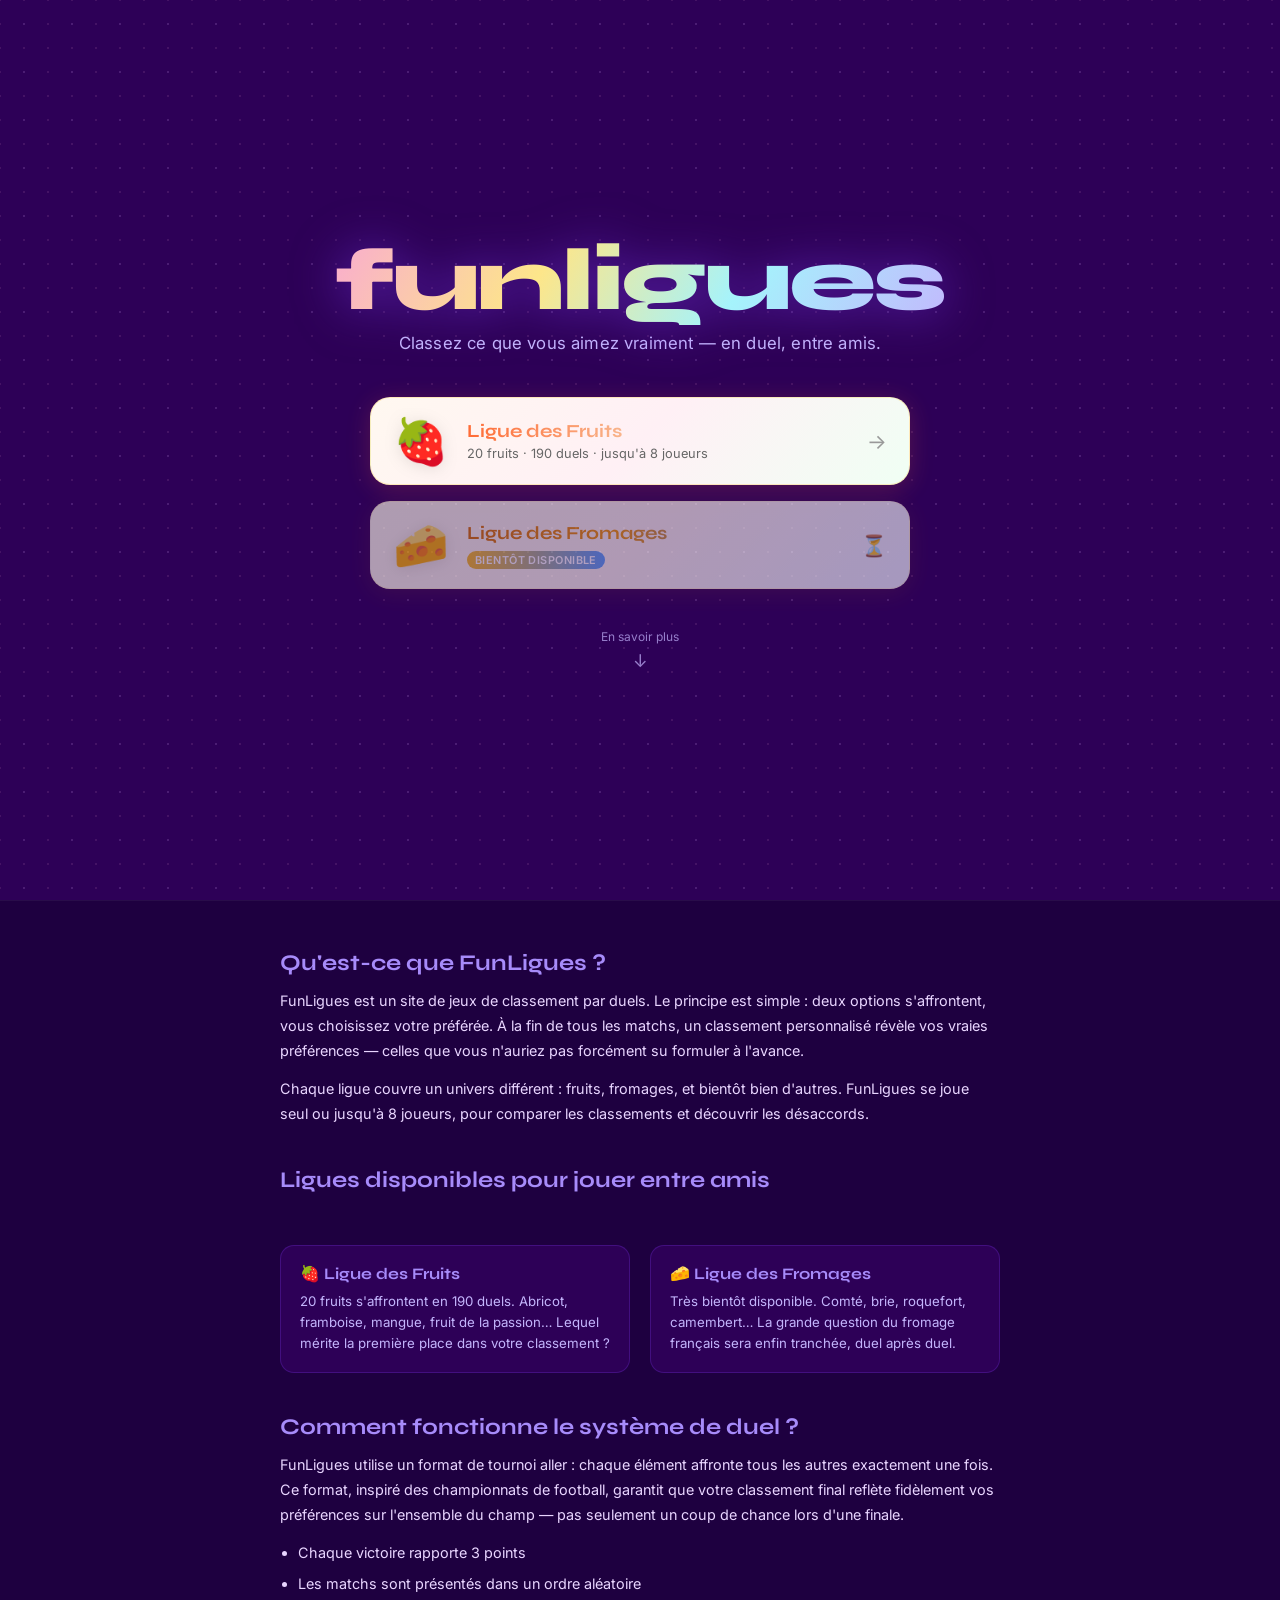
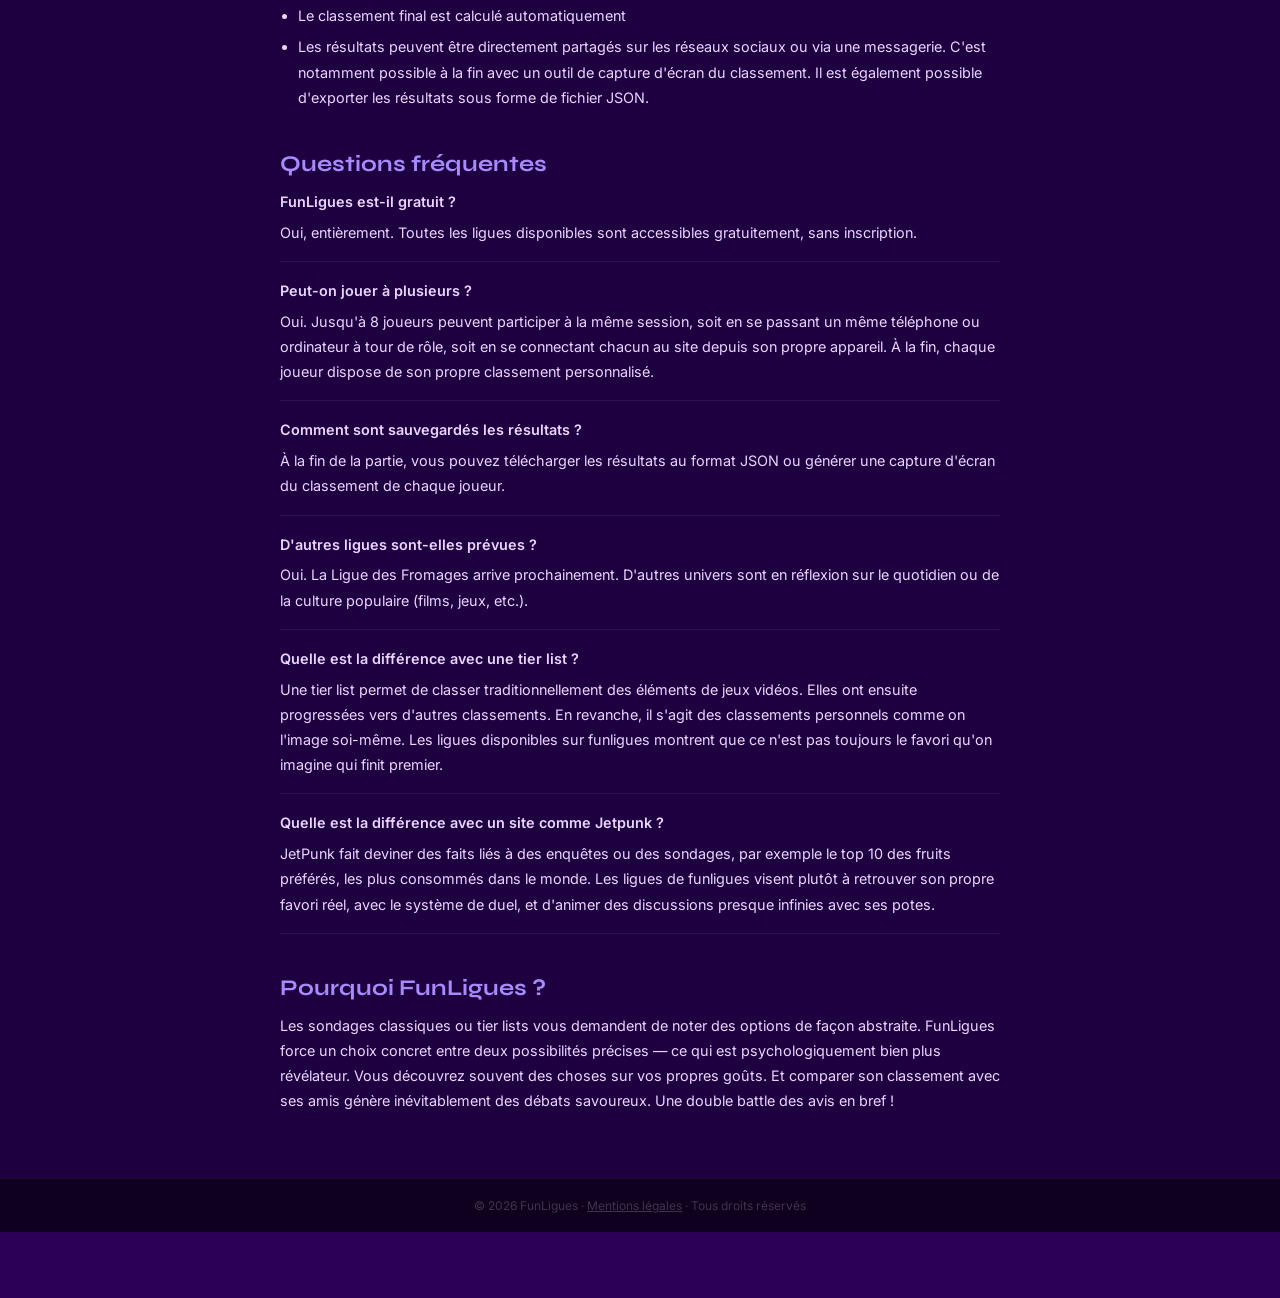
==== index.html @ c597df95 "Update index.html" ====
<!DOCTYPE html>
<html lang="fr">
<head>
<!-- Google tag (gtag.js) -->
<script async src="https://www.googletagmanager.com/gtag/js?id=G-1TK5W269V3"></script>
<script>
  window.dataLayer = window.dataLayer || [];
  function gtag(){dataLayer.push(arguments);}
  gtag('js', new Date());

  gtag('config', 'G-1TK5W269V3');
</script>
<meta charset="UTF-8">
<meta name="viewport" content="width=device-width, initial-scale=1.0">
<title>FunLigues – Classez ce que vous aimez vraiment</title>
<link rel="icon" href="data:image/svg+xml,<svg xmlns='http://www.w3.org/2000/svg' viewBox='0 0 100 100'><text y='.9em' font-size='90'>👑</text></svg>">
<meta name="description" content="FunLigues : des jeux de classement par duel pour découvrir vos vrais préférés. Ligue des Fruits, Ligue des Fromages et bien d'autres bientôt. Jouez à plusieurs, comparez vos goûts.">
<meta name="keywords" content="ligue des fruits, ligue des fromages, classement fruits, jeu de goûts, jeu entre amis, funligues, tournoi fruits, préférences alimentaires">
<meta property="og:title" content="FunLigues – Classez ce que vous aimez vraiment">
<meta property="og:description" content="Des jeux de classement par duel. Découvrez vos vrais préférés, fruit par fruit, fromage par fromage.">
<meta property="og:type" content="website">
<meta property="og:url" content="https://funligues.com">
<meta name="msvalidate.01" content="2895082ABDDAF3132B170F9DD9932880" />
<meta name="robots" content="index, follow">
<link rel="canonical" href="https://funligues.com">
<link rel="stylesheet" href="index/index.css">
<script type="application/ld+json">
{
  "@context": "https://schema.org",
  "@type": "WebSite",
  "name": "FunLigues",
  "url": "https://funligues.com",
  "description": "Jeux de classement par duel. Découvrez vos vrais préférés, fruit par fruit.",
  "potentialAction": {
    "@type": "SearchAction",
    "target": "https://funligues.com/?q={search_term_string}",
    "query-input": "required name=search_term_string"
  }
}
</script>
<script type="application/ld+json">
{
  "@context": "https://schema.org",
  "@type": "FAQPage",
  "mainEntity": [
    {
      "@type": "Question",
      "name": "FunLigues est-il gratuit ?",
      "acceptedAnswer": {
        "@type": "Answer",
        "text": "Oui, entièrement gratuit, sans inscription."
      }
    },
    {
      "@type": "Question",
      "name": "Peut-on jouer à plusieurs ?",
      "acceptedAnswer": {
        "@type": "Answer",
        "text": "Oui, jusqu'à 8 joueurs, en se passant un téléphone ou en se connectant chacun au site."
      }
    },
    {
      "@type": "Question",
      "name": "Pourquoi FunLigues ?",
      "acceptedAnswer": {
        "@type": "Answer",
        "text": "Les sondages classiques ou tier lists vous demandent de noter des options de façon abstraite. FunLigues force un choix concret entre deux possibilités précises — ce qui est psychologiquement bien plus révélateur. Vous découvrez souvent des choses sur vos propres goûts. Et comparer son classement avec ses amis génère inévitablement des débats savoureux. Une double battle des avis en bref !"
      }
    }
  ]
}
</script>
<script async src="https://pagead2.googlesyndication.com/pagead/js/adsbygoogle.js?client=ca-pub-5563397793004019" crossorigin="anonymous"></script>
</head>
<body>

<!-- ═══ HERO ═══ -->
<section class="hero" aria-label="Accueil FunLigues">
  <div class="hero-inner">

    <h1 class="logo-label">funligues</h1>
    <p class="hero-tagline">Classez ce que vous aimez vraiment — en duel, entre amis.</p>

    <nav class="leagues" aria-label="Ligues disponibles">

      <!-- Ligue des Fruits -->
      <a class="league-card league-fruits" href="fruits.html" aria-label="Jouer à la Ligue des Fruits">
        <div class="league-icon" aria-hidden="true">🍓</div>
        <div class="league-info">
          <div class="league-name">Ligue des Fruits</div>
          <div class="league-desc">20 fruits · 190 duels · jusqu'à 8 joueurs</div>
        </div>
        <div class="league-arrow" aria-hidden="true">→</div>
      </a>

      <!-- Ligue des Fromages (bientôt) -->
      <div class="league-card league-fromages" aria-disabled="true" role="button" tabindex="-1" aria-label="Ligue des Fromages, bientôt disponible">
        <div class="league-icon" aria-hidden="true">🧀</div>
        <div class="league-info">
          <div class="league-name">Ligue des Fromages</div>
          <span class="badge-soon">Bientôt disponible</span>
        </div>
        <div class="league-arrow" aria-hidden="true" style="color:#ccc">⏳</div>
      </div>

    </nav>

    <div class="scroll-hint" aria-hidden="true">
      <span>En savoir plus</span>
      <span style="font-size:1.1rem">↓</span>
    </div>

  </div>
</section>

<!-- ═══ SEO & LLM CONTENT ═══ -->
<section class="seo" aria-label="À propos de FunLigues">
  <div class="seo-inner">

    <div>
      <h2>Qu'est-ce que FunLigues ?</h2>
      <p>FunLigues est un site de jeux de classement par duels. Le principe est simple : deux options s'affrontent, vous choisissez votre préférée. À la fin de tous les matchs, un classement personnalisé révèle vos vraies préférences — celles que vous n'auriez pas forcément su formuler à l'avance.</p>
      <p style="margin-top:0.75rem">Chaque ligue couvre un univers différent : fruits, fromages, et bientôt bien d'autres. FunLigues se joue seul ou jusqu'à 8 joueurs, pour comparer les classements et découvrir les désaccords.</p>
    </div>

    <h2>Ligues disponibles pour jouer entre amis</h2>
    <div class="seo-grid">
      <div class="seo-card">
        <h3>🍓 Ligue des Fruits</h3>
        <p>20 fruits s'affrontent en 190 duels. Abricot, framboise, mangue, fruit de la passion… Lequel mérite la première place dans votre classement ?</p>
      </div>
      <div class="seo-card">
        <h3>🧀 Ligue des Fromages</h3>
        <p>Très bientôt disponible. Comté, brie, roquefort, camembert… La grande question du fromage français sera enfin tranchée, duel après duel.</p>
      </div>
    </div>

    <div>
      <h2>Comment fonctionne le système de duel ?</h2>
      <p>FunLigues utilise un format de tournoi aller : chaque élément affronte tous les autres exactement une fois. Ce format, inspiré des championnats de football, garantit que votre classement final reflète fidèlement vos préférences sur l'ensemble du champ — pas seulement un coup de chance lors d'une finale.</p>
      <ul style="margin-top:0.75rem">
        <li>Chaque victoire rapporte 3 points</li>
        <li>Les matchs sont présentés dans un ordre aléatoire</li>
        <li>Le classement final est calculé automatiquement</li>
        <li>Les résultats peuvent être directement partagés sur les réseaux sociaux ou via une messagerie. C'est notamment possible à la fin avec un outil de capture d'écran du classement. Il est également possible d'exporter les résultats sous forme de fichier JSON.</li>
      </ul>
    </div>

    <div>
      <h2>Questions fréquentes</h2>
      <div class="faq">
        <div class="faq-item">
          <p class="faq-q">FunLigues est-il gratuit ?</p>
          <p class="faq-a">Oui, entièrement. Toutes les ligues disponibles sont accessibles gratuitement, sans inscription.</p>
        </div>
        <div class="faq-item">
          <p class="faq-q">Peut-on jouer à plusieurs ?</p>
          <p class="faq-a">Oui. Jusqu'à 8 joueurs peuvent participer à la même session, soit en se passant un même téléphone ou ordinateur à tour de rôle, soit en se connectant chacun au site depuis son propre appareil. À la fin, chaque joueur dispose de son propre classement personnalisé.</p>
        </div>
        <div class="faq-item">
          <p class="faq-q">Comment sont sauvegardés les résultats ?</p>
          <p class="faq-a">À la fin de la partie, vous pouvez télécharger les résultats au format JSON ou générer une capture d'écran du classement de chaque joueur.</p>
        </div>
        <div class="faq-item">
          <p class="faq-q">D'autres ligues sont-elles prévues ?</p>
          <p class="faq-a">Oui. La Ligue des Fromages arrive prochainement. D'autres univers sont en réflexion sur le quotidien ou de la culture populaire (films, jeux, etc.).</p>
        </div>
        <div class="faq-item">
          <p class="faq-q">Quelle est la différence avec une tier list ?</p>
          <p class="faq-a">Une tier list permet de classer traditionnellement des éléments de jeux vidéos. Elles ont ensuite progressées vers d'autres classements. En revanche, il s'agit des classements personnels comme on l'image soi-même. Les ligues disponibles sur funligues montrent que ce n'est pas toujours le favori qu'on imagine qui finit premier.</p>
        </div>
        <div class="faq-item">
          <p class="faq-q">Quelle est la différence avec un site comme Jetpunk ?</p>
          <p class="faq-a">JetPunk fait deviner des faits liés à des enquêtes ou des sondages, par exemple le top 10 des fruits préférés, les plus consommés dans le monde. Les ligues de funligues visent plutôt à retrouver son propre favori réel, avec le système de duel, et d'animer des discussions presque infinies avec ses potes.</p>
        </div>
      </div>
    </div>

    <div>
      <h2>Pourquoi FunLigues ?</h2>
      <p>Les sondages classiques ou tier lists vous demandent de noter des options de façon abstraite. FunLigues force un choix concret entre deux possibilités précises — ce qui est psychologiquement bien plus révélateur. Vous découvrez souvent des choses sur vos propres goûts. Et comparer son classement avec ses amis génère inévitablement des débats savoureux. Une double battle des avis en bref !</p>
    </div>

  </div>
</section>

<!-- ═══ FOOTER ═══ -->
<footer class="footer">
  <p>© 2026 FunLigues · <a href="mentions-legales.html" style="color:inherit;text-decoration:underline">Mentions légales</a> · Tous droits réservés</p>
</footer>

</body>
</html>
---- index/index.css ----
@import url('https://fonts.googleapis.com/css2?family=Syne:wght@700;800&family=Inter:wght@400;500;600&display=swap');

  *, *::before, *::after { box-sizing: border-box; margin: 0; padding: 0; }

  :root {
    --violet-deep:   #2d0057;
    --violet-mid:    #5b21b6;
    --violet-bright: #7c3aed;
    --violet-light:  #a78bfa;
    --white:         #ffffff;
    --off-white:     #f5f0ff;
    --text-body:     #e9d5ff;
    --text-muted:    #c4b5fd;
  }

  html { scroll-behavior: smooth; }

  body {
    font-family: 'Inter', system-ui, sans-serif;
    background: var(--violet-deep);
    color: var(--white);
    min-height: 100vh;
    overflow-x: hidden;
  }

  /* ── HERO ── */
  .hero {
    min-height: 100svh;
    display: flex;
    flex-direction: column;
    align-items: center;
    justify-content: center;
    padding: 2rem 1.2rem 1.5rem;
    background:
      radial-gradient(ellipse 80% 60% at 50% 0%, #7c3aed44 0%, transparent 70%),
      radial-gradient(ellipse 60% 40% at 80% 80%, #db2777 22 0%, transparent 60%),
      linear-gradient(160deg, #2d0057 0%, #3b0764 40%, #1e003d 100%);
    position: relative;
    overflow: hidden;
  }

  /* Confettis décoratifs */
  .hero::before {
    content: '';
    position: absolute;
    inset: 0;
    background-image:
      radial-gradient(circle, #a78bfa55 1.5px, transparent 1.5px),
      radial-gradient(circle, #f9a8d455 1px, transparent 1px);
    background-size: 48px 48px, 24px 24px;
    background-position: 0 0, 12px 12px;
    opacity: 0.35;
    pointer-events: none;
  }

  .hero-inner {
    position: relative;
    z-index: 1;
    display: flex;
    flex-direction: column;
    align-items: center;
    gap: 0;
    width: 100%;
    max-width: 540px;
  }

  /* ── LOGO / TITRE ── */
  .logo-label {
    font-family: 'Syne', sans-serif;
    font-size: clamp(3rem, 14vw, 5.5rem);
    font-weight: 800;
    line-height: 1;
    letter-spacing: -0.03em;
    background: linear-gradient(120deg, #f9a8d4 0%, #fde68a 35%, #a5f3fc 65%, #c4b5fd 100%);
    -webkit-background-clip: text;
    -webkit-text-fill-color: transparent;
    background-clip: text;
    text-align: center;
    margin-bottom: 0.5rem;
    padding: 0 1rem;
    filter: drop-shadow(0 2px 24px #7c3aed88);
  }

  .hero-tagline {
    font-size: clamp(0.85rem, 3.5vw, 1.05rem);
    color: var(--text-muted);
    text-align: center;
    margin-bottom: 2.8rem;
    letter-spacing: 0.01em;
  }

  /* ── LEAGUE CARDS ── */
  .leagues {
    display: flex;
    flex-direction: column;
    gap: 1rem;
    width: 100%;
  }

  .league-card {
    display: flex;
    align-items: center;
    gap: 1.1rem;
    padding: 1.2rem 1.4rem;
    border-radius: 20px;
    border: 1.5px solid transparent;
    text-decoration: none;
    cursor: pointer;
    transition: transform 0.18s ease, box-shadow 0.18s ease, border-color 0.18s ease;
    position: relative;
    overflow: hidden;
    min-height: 88px;
  }

  .league-card::before {
    content: '';
    position: absolute;
    inset: 0;
    opacity: 0;
    transition: opacity 0.18s ease;
    border-radius: inherit;
  }

  /* Fruits */
  .league-fruits {
    background: linear-gradient(135deg, #fff8f0 0%, #fff0f5 50%, #f0fff4 100%);
    border-color: #fbbf2444;
    box-shadow: 0 4px 24px #ff6b3533;
  }
  .league-fruits:hover {
    transform: translateY(-3px) scale(1.01);
    box-shadow: 0 12px 36px #ff6b3555;
    border-color: #fb923c;
  }

  /* Fromages */
  .league-fromages {
    background: linear-gradient(135deg, #fefce8 0%, #fff7ed 50%, #eff6ff 100%);
    border-color: #fbbf2422;
    box-shadow: 0 4px 24px #f59e0b22;
    opacity: 0.62;
    cursor: default;
  }

  .league-icon {
    font-size: 2.8rem;
    line-height: 1;
    flex-shrink: 0;
    filter: drop-shadow(0 2px 8px rgba(0,0,0,0.1));
  }

  .league-info { flex: 1; min-width: 0; }

  .league-name {
    font-family: 'Syne', sans-serif;
    font-size: 1.15rem;
    font-weight: 700;
    line-height: 1.2;
    margin-bottom: 3px;
  }

  .league-fruits .league-name {
    background: linear-gradient(90deg, #ff6b35 0%, #f7c59f 50%, #2ecc71 100%);
    -webkit-background-clip: text;
    -webkit-text-fill-color: transparent;
    background-clip: text;
  }

  .league-fromages .league-name {
    background: linear-gradient(90deg, #d97706 0%, #f59e0b 40%, #3b82f6 100%);
    -webkit-background-clip: text;
    -webkit-text-fill-color: transparent;
    background-clip: text;
  }

  .league-desc {
    font-size: 0.8rem;
    color: #666;
    line-height: 1.4;
  }

  .league-arrow {
    font-size: 1.3rem;
    flex-shrink: 0;
    color: #999;
    transition: transform 0.18s ease;
  }
  .league-fruits:hover .league-arrow {
    transform: translateX(4px);
    color: #fb923c;
  }

  .badge-soon {
    display: inline-block;
    padding: 2px 8px;
    border-radius: 20px;
    background: linear-gradient(90deg, #fbbf24, #60a5fa);
    color: #fff;
    font-size: 0.68rem;
    font-weight: 600;
    letter-spacing: 0.04em;
    margin-top: 4px;
    text-transform: uppercase;
  }

  /* ── SCROLL HINT ── */
  .scroll-hint {
    position: relative;
    z-index: 1;
    margin-top: 2.5rem;
    display: flex;
    flex-direction: column;
    align-items: center;
    gap: 6px;
    color: var(--text-muted);
    font-size: 0.75rem;
    opacity: 0.7;
    animation: bobble 2.4s ease-in-out infinite;
  }
  @keyframes bobble {
    0%, 100% { transform: translateY(0); }
    50%       { transform: translateY(6px); }
  }

  /* Compensation pour que le contenu ne passe pas sous la barre fixe */
  body { padding-bottom: 66px; }
  .ad-label {
    font-size: 0.65rem;
    color: #ffffff40;
    text-transform: uppercase;
    letter-spacing: 0.08em;
    flex-shrink: 0;
  }
  .ad-slot {
    flex: 1;
    max-width: 728px;
    min-height: 50px;
    display: flex;
    align-items: center;
    justify-content: center;
    border: 1px dashed #ffffff1a;
    border-radius: 8px;
    color: #ffffff25;
    font-size: 0.75rem;
  }
  /* Placeholder visuel — à remplacer par le tag AdSense */
  /* <ins class="adsbygoogle" ...></ins> */

  /* ── SEO SECTION ── */
  .seo {
    background: #1e0040;
    padding: 3rem 1.2rem 4rem;
    border-top: 1px solid #ffffff0d;
  }

  .seo-inner {
    max-width: 720px;
    margin: 0 auto;
    display: grid;
    gap: 2.5rem;
  }

  .seo h2 {
    font-family: 'Syne', sans-serif;
    font-size: 1.4rem;
    font-weight: 700;
    color: var(--violet-light);
    margin-bottom: 0.75rem;
  }

  .seo p, .seo li {
    font-size: 0.9rem;
    color: var(--text-body);
    line-height: 1.75;
  }

  .seo ul {
    padding-left: 1.1rem;
    display: flex;
    flex-direction: column;
    gap: 0.4rem;
  }

  .seo-grid {
    display: grid;
    grid-template-columns: 1fr 1fr;
    gap: 1.2rem;
  }
  @media(max-width: 480px) {
    .seo-grid { grid-template-columns: 1fr; }
  }

  .seo-card {
    background: #2d0057;
    border: 1px solid #7c3aed44;
    border-radius: 14px;
    padding: 1.1rem 1.2rem;
  }
  .seo-card h3 {
    font-family: 'Syne', sans-serif;
    font-size: 1rem;
    font-weight: 700;
    color: var(--violet-light);
    margin-bottom: 0.5rem;
  }
  .seo-card p {
    font-size: 0.83rem;
    color: #c4b5fd;
    line-height: 1.6;
  }

  .faq { display: flex; flex-direction: column; gap: 1rem; }
  .faq-item { border-bottom: 1px solid #ffffff12; padding-bottom: 1rem; }
  .faq-q {
    font-weight: 600;
    color: var(--white);
    font-size: 0.9rem;
    margin-bottom: 0.35rem;
  }
  .faq-a {
    font-size: 0.85rem;
    color: var(--text-body);
    line-height: 1.6;
  }

  /* ── FOOTER ── */
  .footer {
    background: #0f0020;
    padding: 1.2rem;
    text-align: center;
    font-size: 0.75rem;
    color: #ffffff33;
    border-top: 1px solid #ffffff0d;
  }
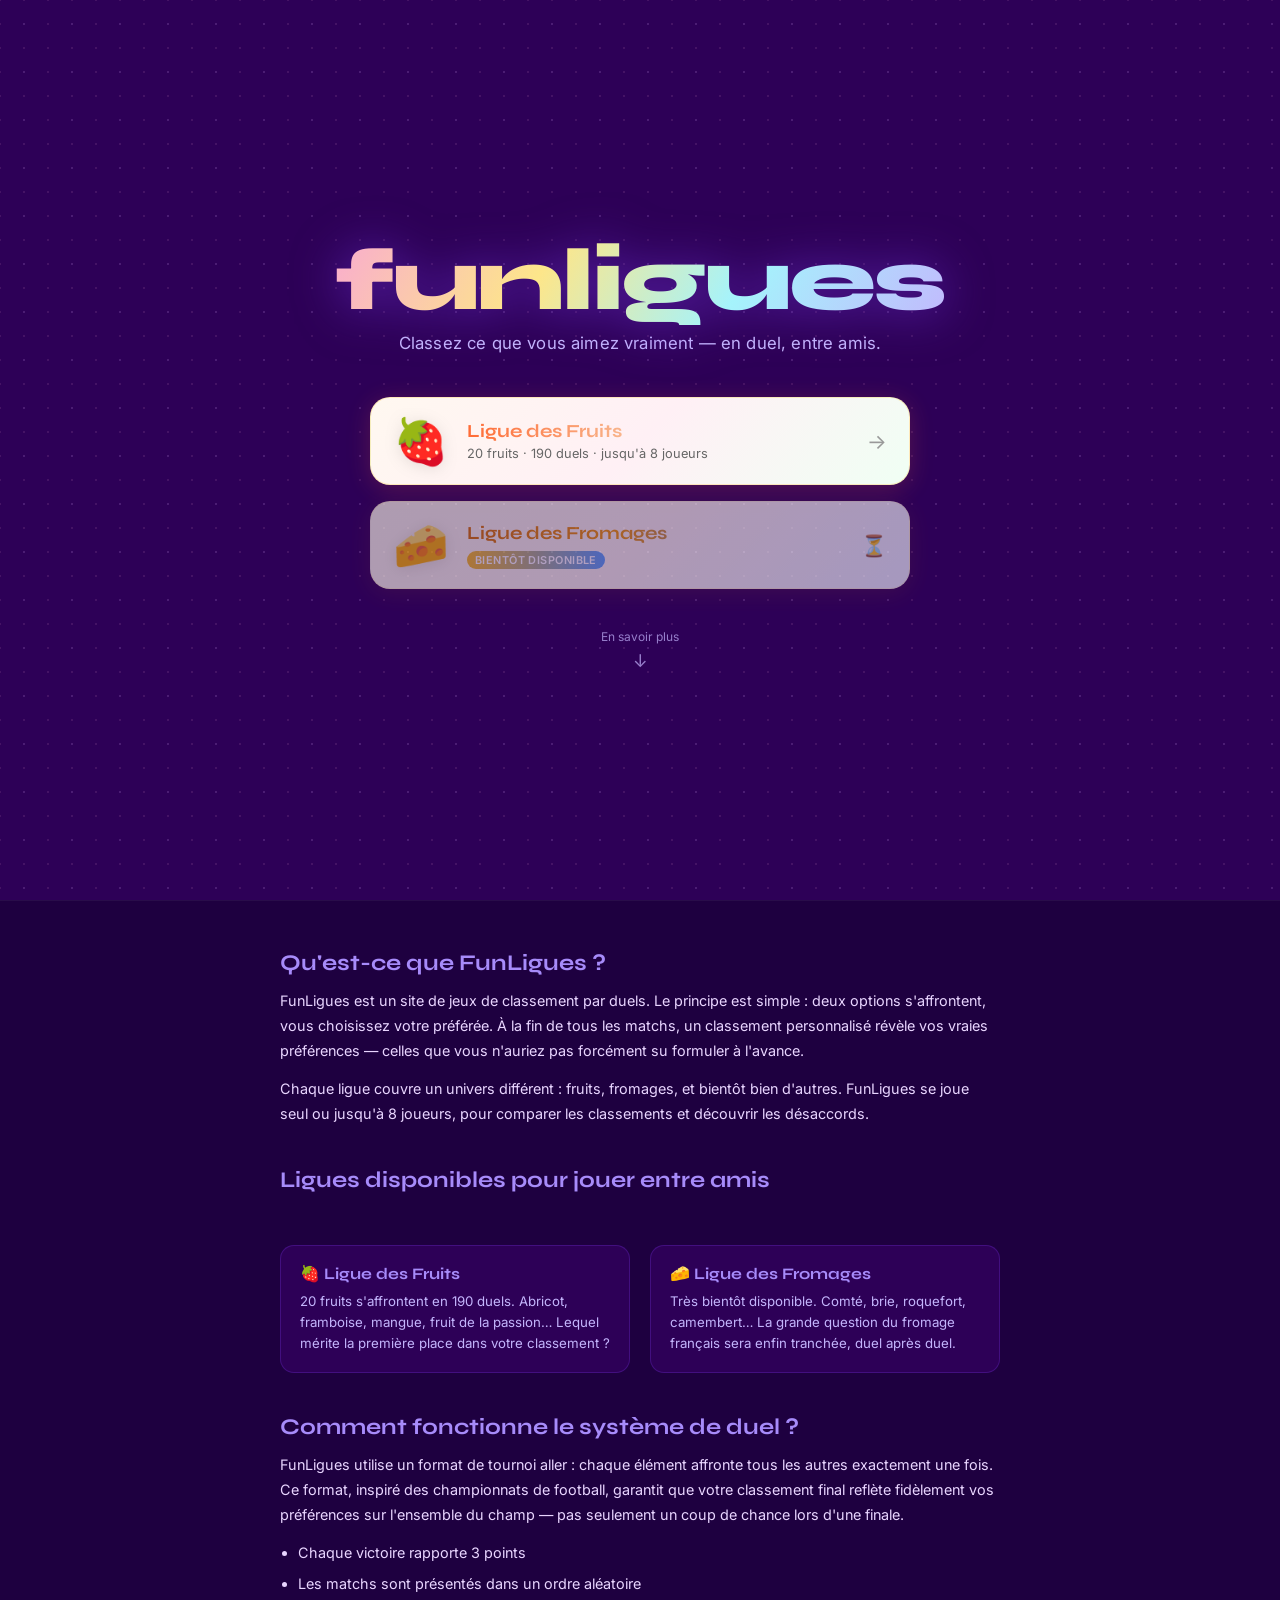
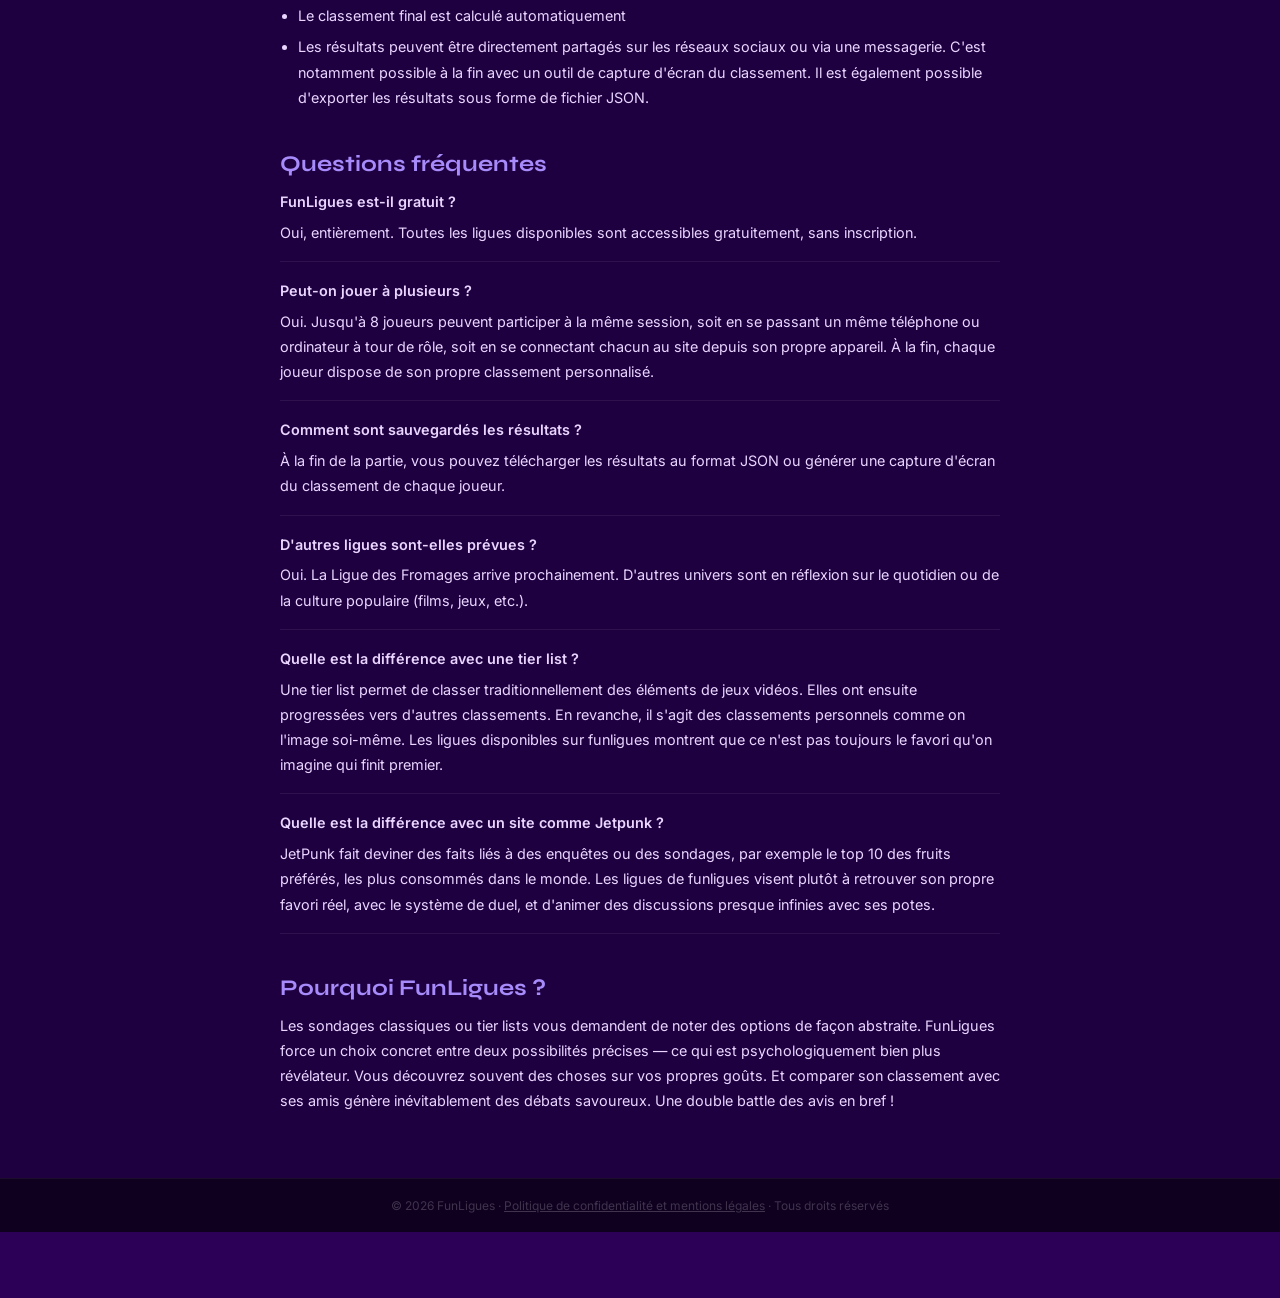
==== commit 671ac48b: "Update index.html" ====
--- a/index.html
+++ b/index.html
@@ -186,7 +186,7 @@
 
 <!-- ═══ FOOTER ═══ -->
 <footer class="footer">
-  <p>© 2026 FunLigues · <a href="mentions-legales.html" style="color:inherit;text-decoration:underline">Mentions légales</a> · Tous droits réservés</p>
+  <p>© 2026 FunLigues · <a href="privacy-policy.html" style="color:inherit;text-decoration:underline">Politique de confidentialité et mentions légales</a> · Tous droits réservés</p>
 </footer>
 
 </body>
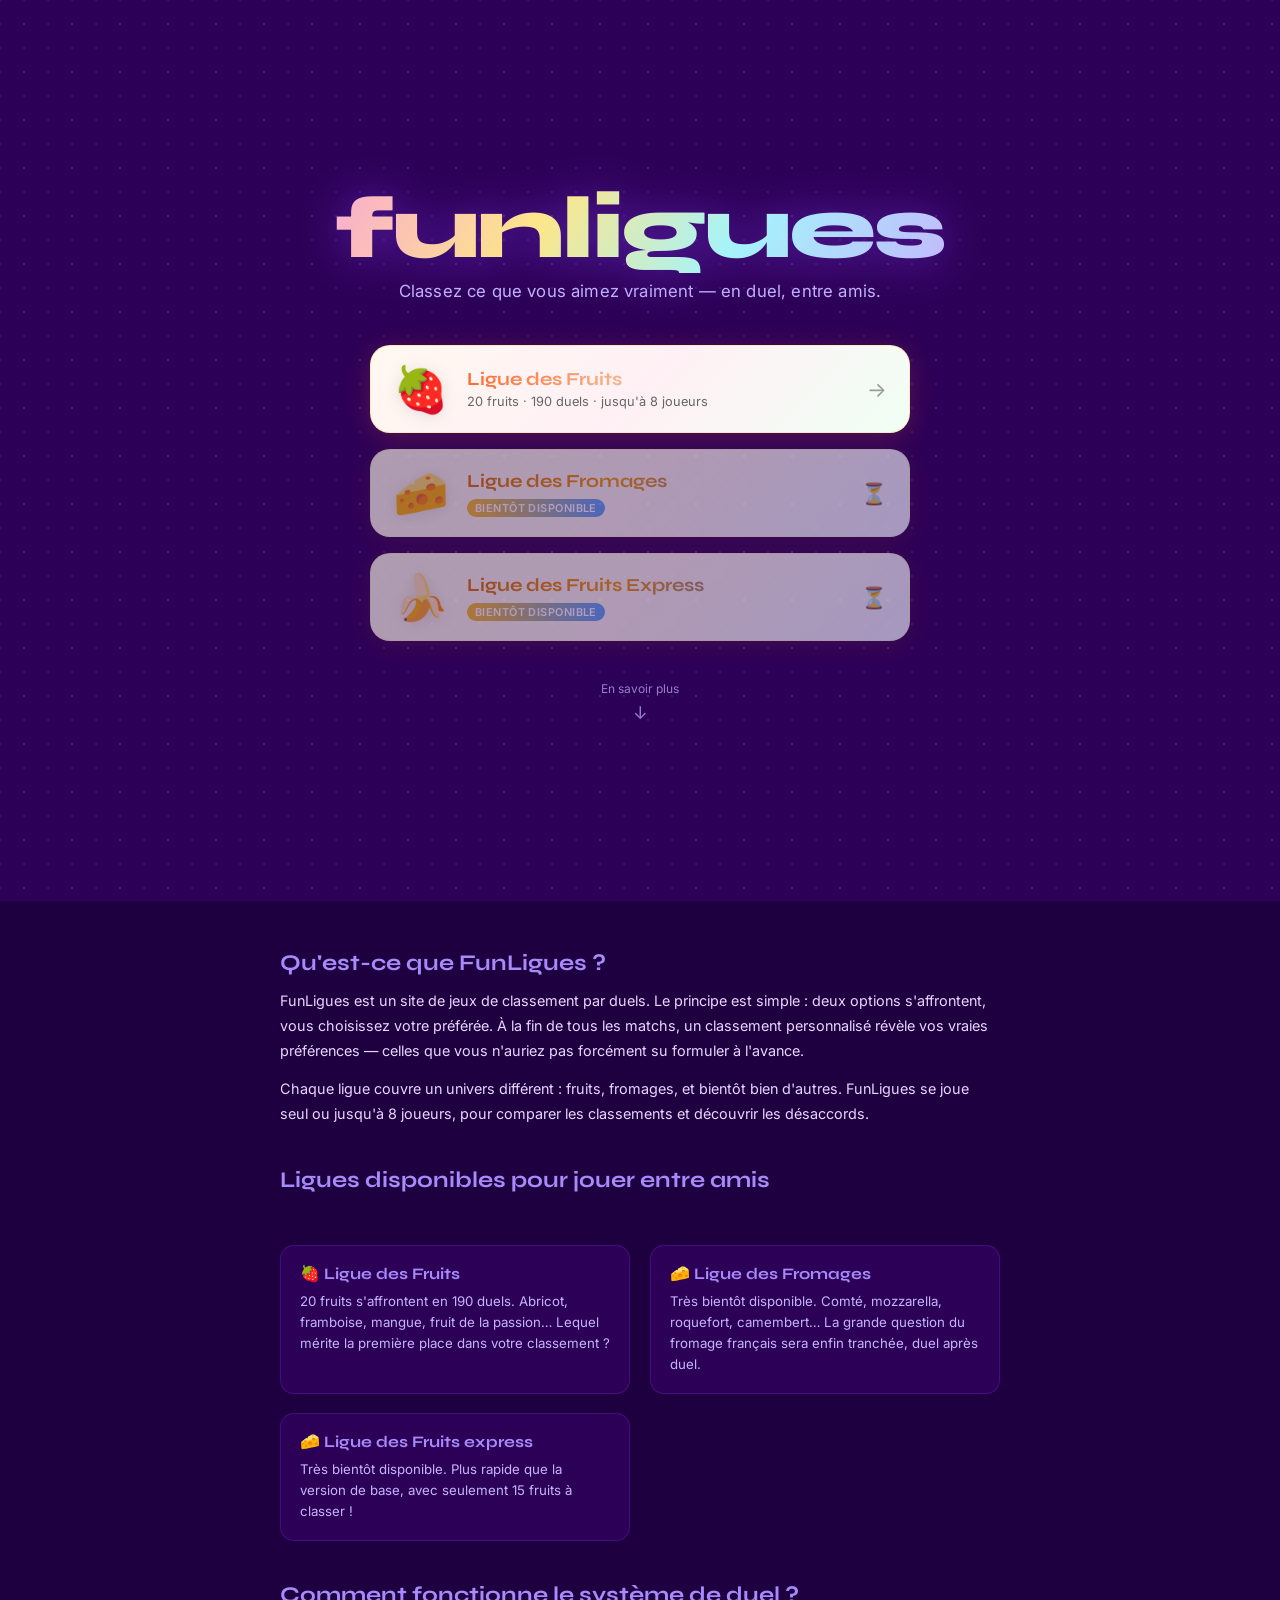
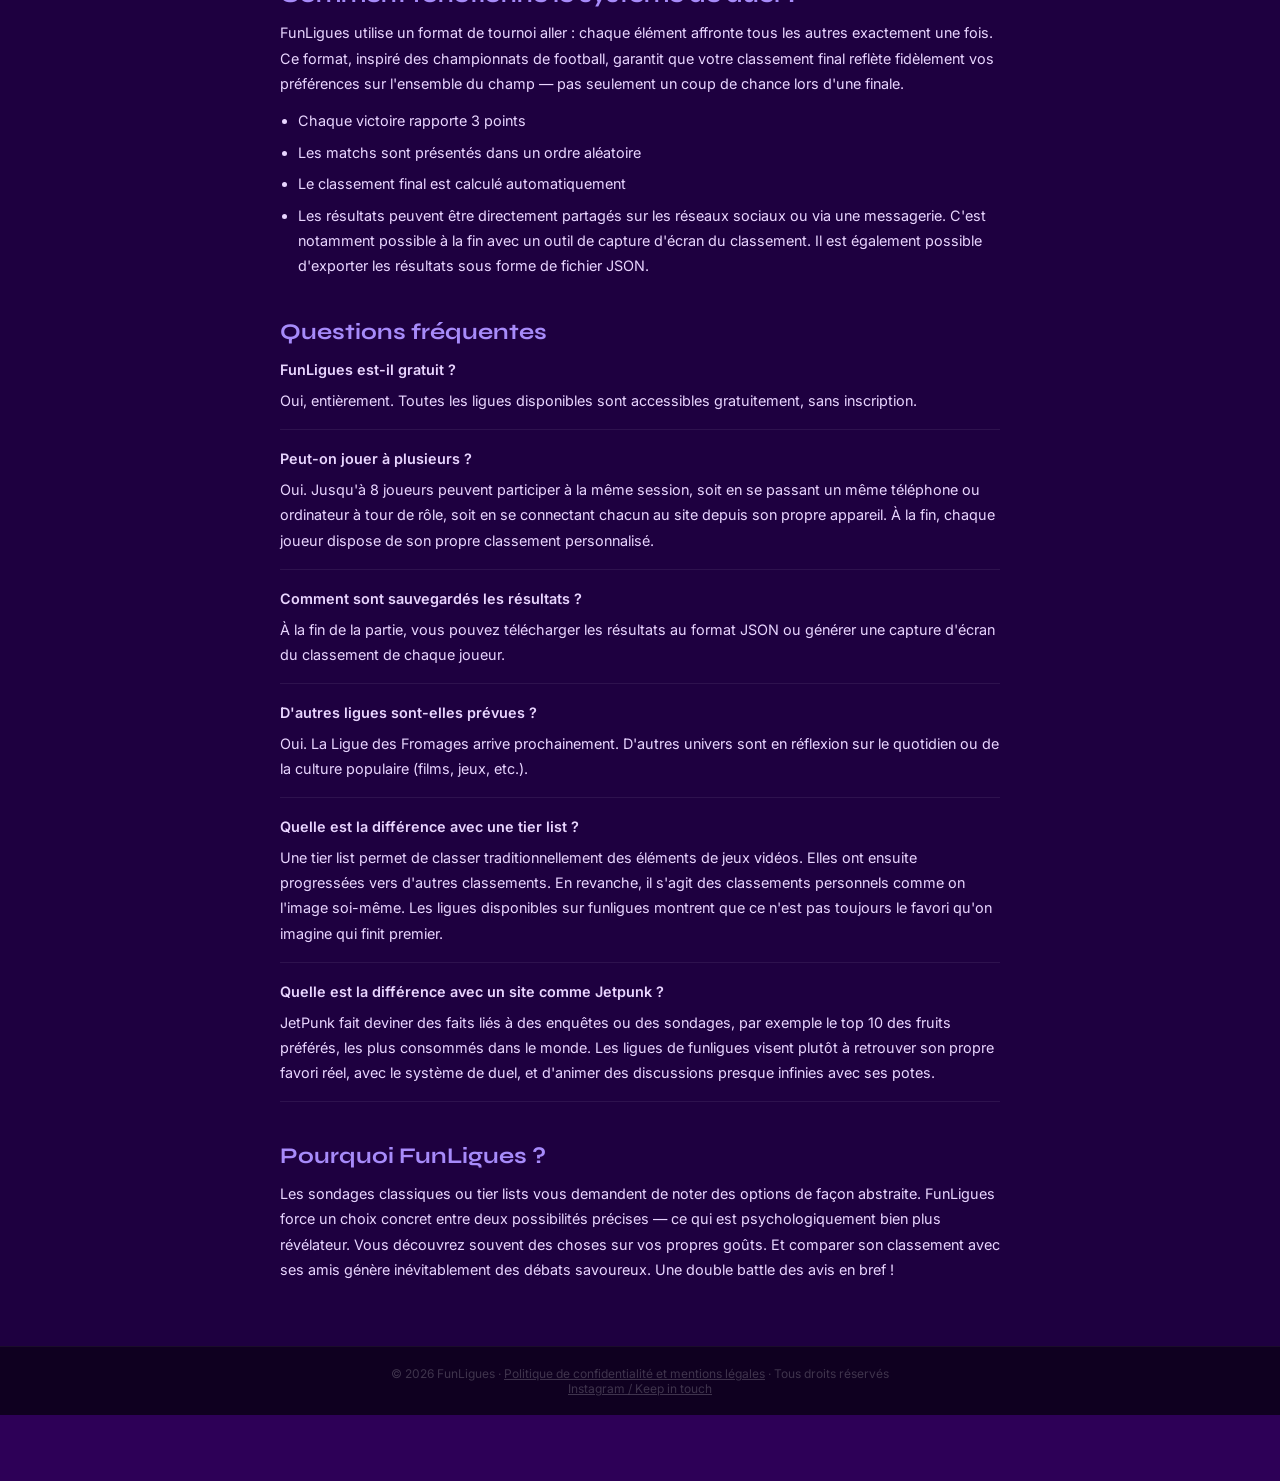
==== commit c50f9b85: "Update index" ====
--- a/index.html
+++ b/index.html
@@ -35,6 +35,15 @@
     "@type": "SearchAction",
     "target": "https://funligues.com/?q={search_term_string}",
     "query-input": "required name=search_term_string"
+  },
+  "sameAs": [
+    "https://www.instagram.com/funligues/"
+  ],
+  "contactPoint": {
+    "@type": "ContactPoint",
+    "contactType": "customer support",
+    "email": "contact@funligues.com",
+    "availableLanguage": ["fr", "en"]
   }
 }
 </script>
@@ -103,6 +112,16 @@
         <div class="league-arrow" aria-hidden="true" style="color:#ccc">⏳</div>
       </div>
 
+      <!-- Ligue des Fruits express (bientôt) -->
+      <div class="league-card league-fromages" aria-disabled="true" role="button" tabindex="-1" aria-label="Ligue des fruits express, bientôt disponible">
+        <div class="league-icon" aria-hidden="true">🍌</div>
+        <div class="league-info">
+          <div class="league-name">Ligue des Fruits Express</div>
+          <span class="badge-soon">Bientôt disponible</span>
+        </div>
+        <div class="league-arrow" aria-hidden="true" style="color:#ccc">⏳</div>
+      </div>
+
     </nav>
 
     <div class="scroll-hint" aria-hidden="true">
@@ -131,7 +150,11 @@
       </div>
       <div class="seo-card">
         <h3>🧀 Ligue des Fromages</h3>
-        <p>Très bientôt disponible. Comté, brie, roquefort, camembert… La grande question du fromage français sera enfin tranchée, duel après duel.</p>
+        <p>Très bientôt disponible. Comté, mozzarella, roquefort, camembert… La grande question du fromage français sera enfin tranchée, duel après duel.</p>
+      </div>
+      <div class="seo-card">
+        <h3>🧀 Ligue des Fruits express</h3>
+        <p>Très bientôt disponible. Plus rapide que la version de base, avec seulement 15 fruits à classer !</p>
       </div>
     </div>
 
@@ -187,6 +210,9 @@
 <!-- ═══ FOOTER ═══ -->
 <footer class="footer">
   <p>© 2026 FunLigues · <a href="privacy-policy.html" style="color:inherit;text-decoration:underline">Politique de confidentialité et mentions légales</a> · Tous droits réservés</p>
+  <p>
+    <a href="https://www.instagram.com/funligues/" target="_blank" rel="me noopener noreferrer" style="color:inherit;text-decoration:underline">Instagram / Keep in touch</a>
+  </p>
 </footer>
 
 </body>
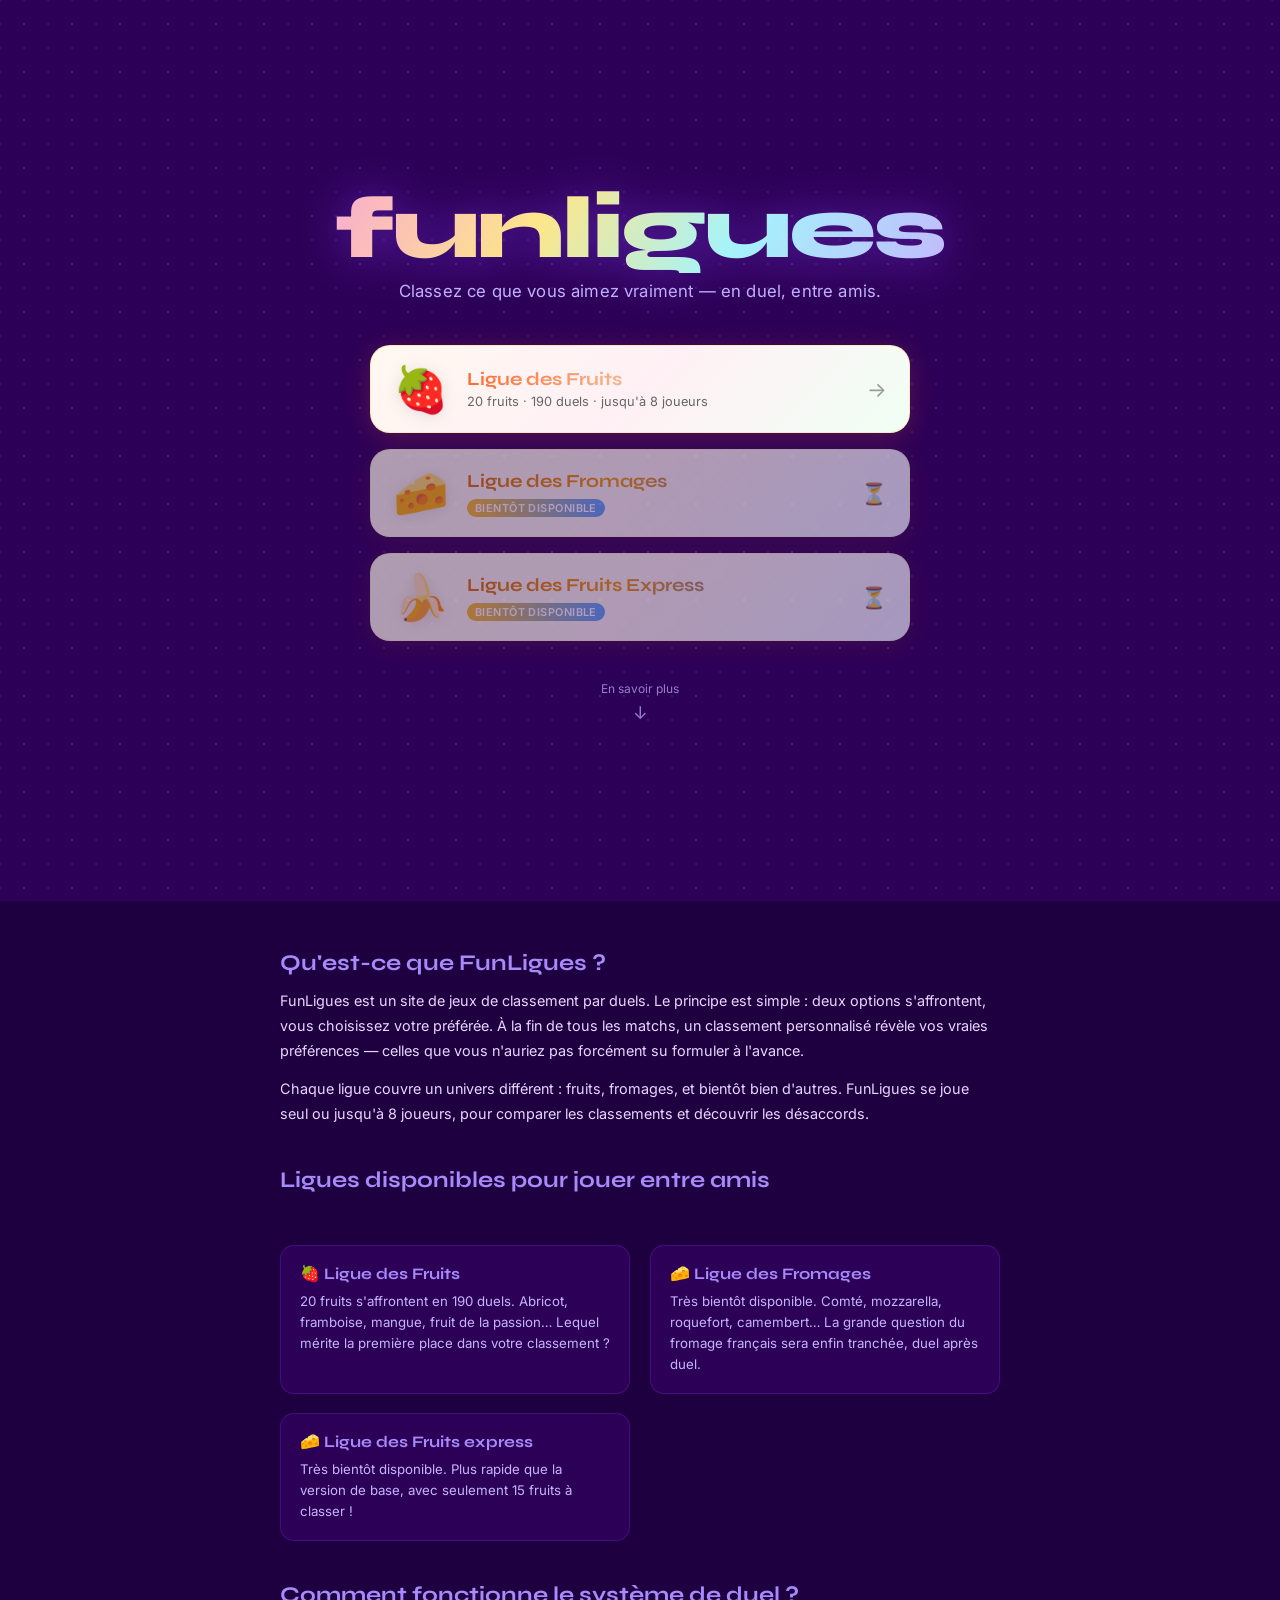
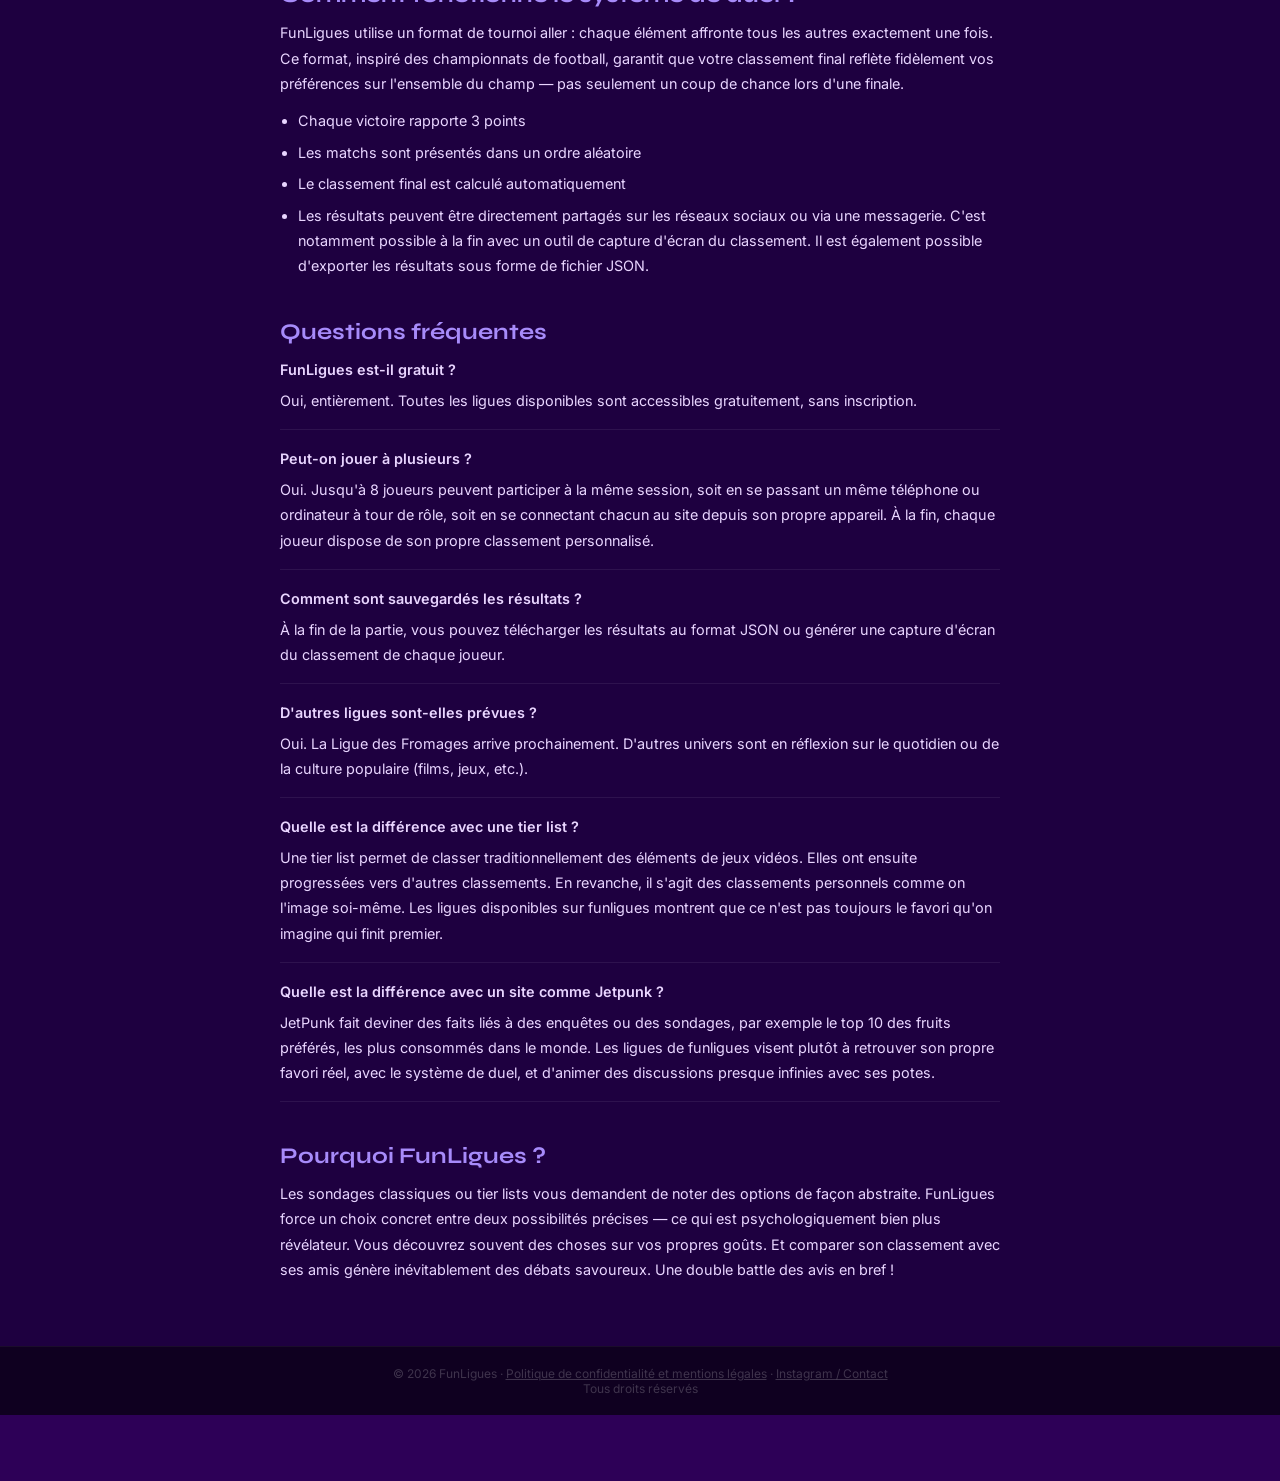
==== commit d13ea191: "Update index.html" ====
--- a/index.html
+++ b/index.html
@@ -209,10 +209,8 @@
 
 <!-- ═══ FOOTER ═══ -->
 <footer class="footer">
-  <p>© 2026 FunLigues · <a href="privacy-policy.html" style="color:inherit;text-decoration:underline">Politique de confidentialité et mentions légales</a> · Tous droits réservés</p>
-  <p>
-    <a href="https://www.instagram.com/funligues/" target="_blank" rel="me noopener noreferrer" style="color:inherit;text-decoration:underline">Instagram / Keep in touch</a>
-  </p>
+  <p>© 2026 FunLigues · <a href="privacy-policy.html" style="color:inherit;text-decoration:underline">Politique de confidentialité et mentions légales</a> · <a href="https://www.instagram.com/funligues/" target="_blank" rel="me noopener noreferrer" style="color:inherit;text-decoration:underline">Instagram / Contact</a></p>
+  <p>Tous droits réservés</p>
 </footer>
 
 </body>
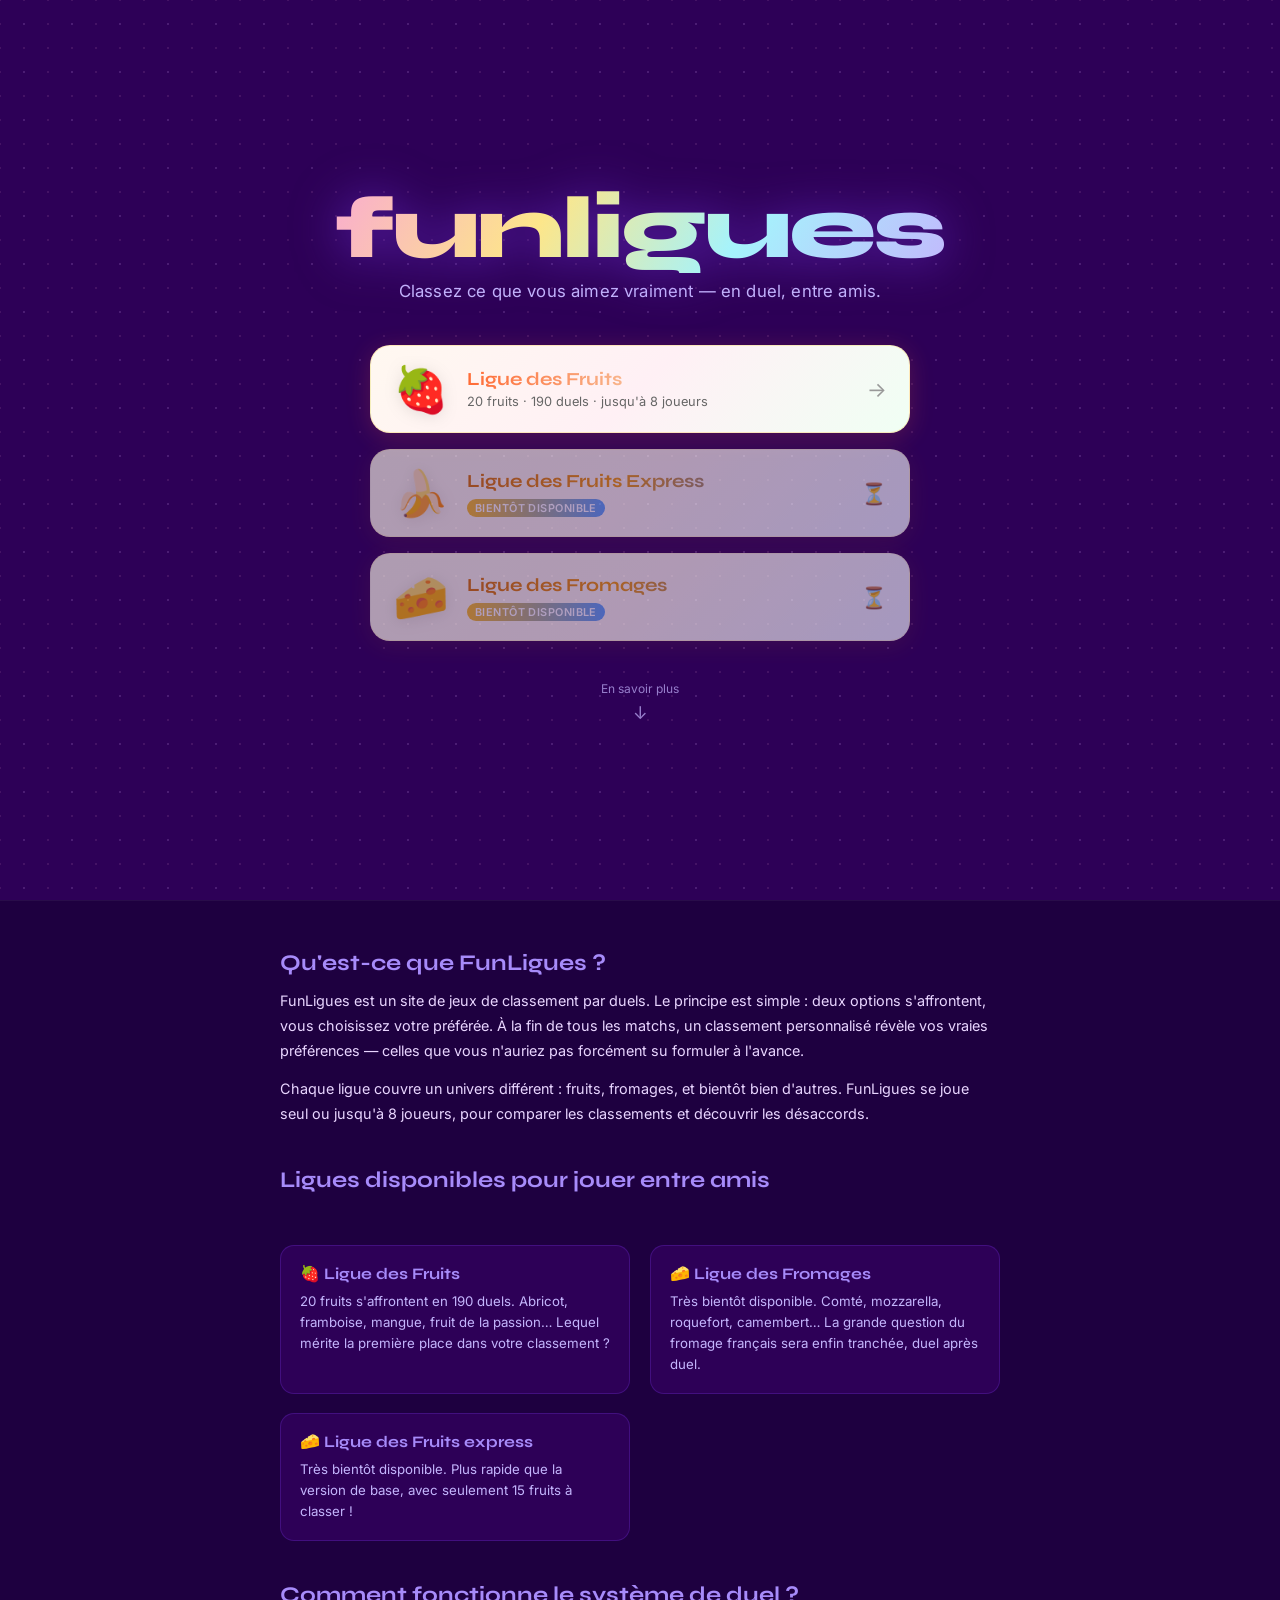
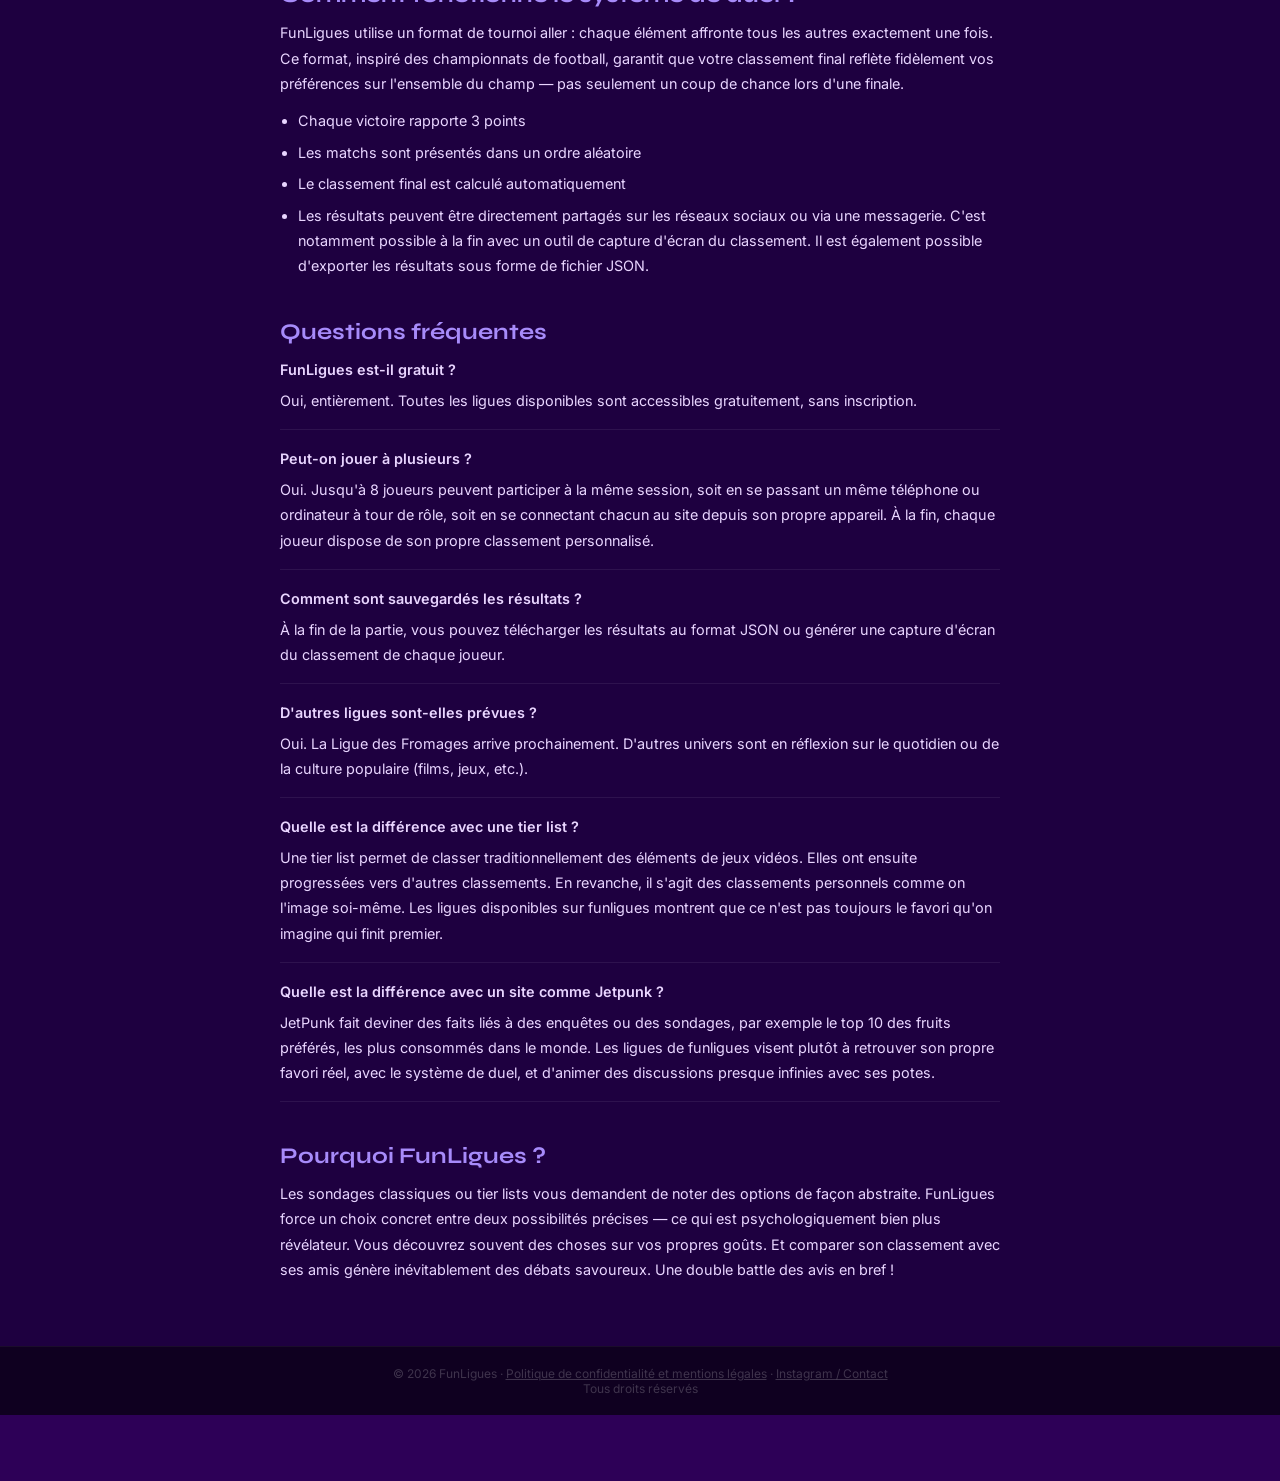
==== commit a28a079f: "Update index.html" ====
--- a/index.html
+++ b/index.html
@@ -102,21 +102,21 @@
         <div class="league-arrow" aria-hidden="true">→</div>
       </a>
 
+      <!-- Ligue des Fruits express (bientôt) -->
+      <div class="league-card league-fromages" aria-disabled="true" role="button" tabindex="-1" aria-label="Ligue des fruits express, bientôt disponible">
+        <div class="league-icon" aria-hidden="true">🍌</div>
+        <div class="league-info">
+          <div class="league-name">Ligue des Fruits Express</div>
+          <span class="badge-soon">Bientôt disponible</span>
+        </div>
+        <div class="league-arrow" aria-hidden="true" style="color:#ccc">⏳</div>
+      </div>
+
       <!-- Ligue des Fromages (bientôt) -->
       <div class="league-card league-fromages" aria-disabled="true" role="button" tabindex="-1" aria-label="Ligue des Fromages, bientôt disponible">
         <div class="league-icon" aria-hidden="true">🧀</div>
         <div class="league-info">
           <div class="league-name">Ligue des Fromages</div>
-          <span class="badge-soon">Bientôt disponible</span>
-        </div>
-        <div class="league-arrow" aria-hidden="true" style="color:#ccc">⏳</div>
-      </div>
-
-      <!-- Ligue des Fruits express (bientôt) -->
-      <div class="league-card league-fromages" aria-disabled="true" role="button" tabindex="-1" aria-label="Ligue des fruits express, bientôt disponible">
-        <div class="league-icon" aria-hidden="true">🍌</div>
-        <div class="league-info">
-          <div class="league-name">Ligue des Fruits Express</div>
           <span class="badge-soon">Bientôt disponible</span>
         </div>
         <div class="league-arrow" aria-hidden="true" style="color:#ccc">⏳</div>
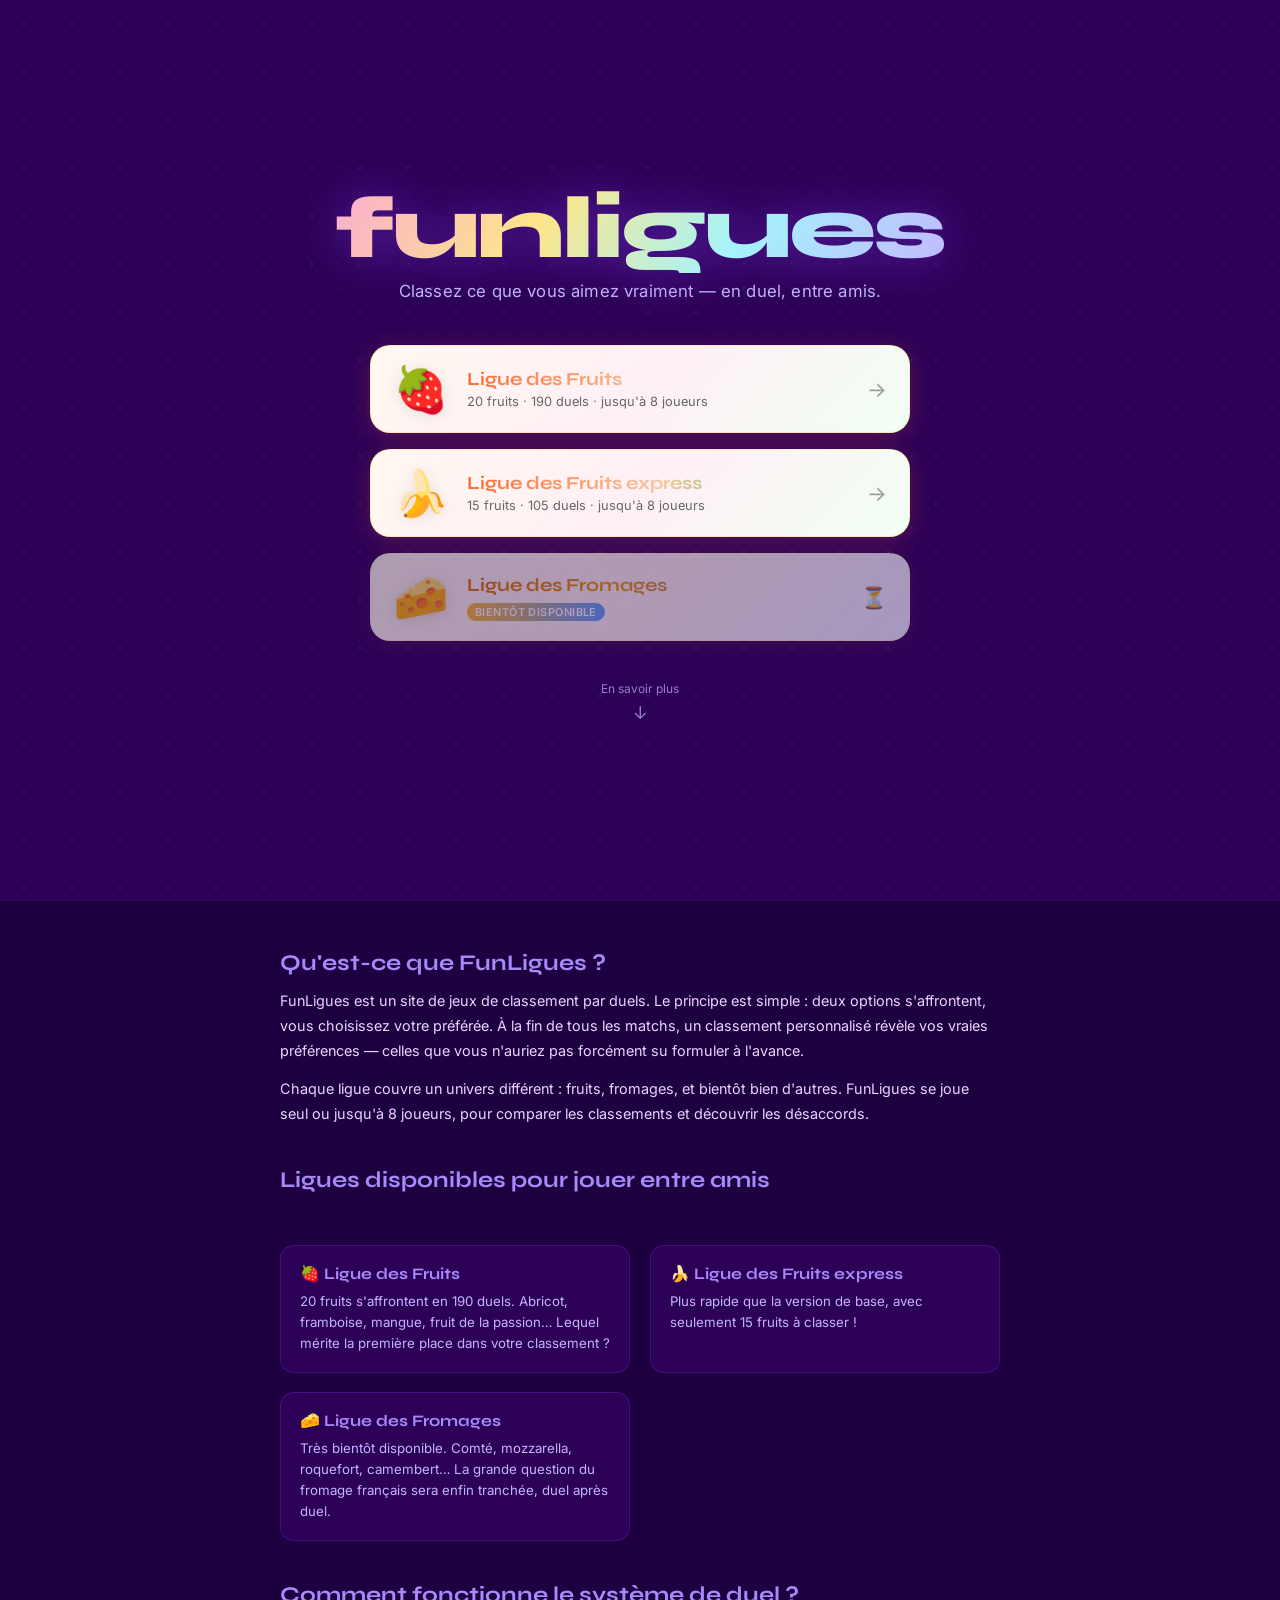
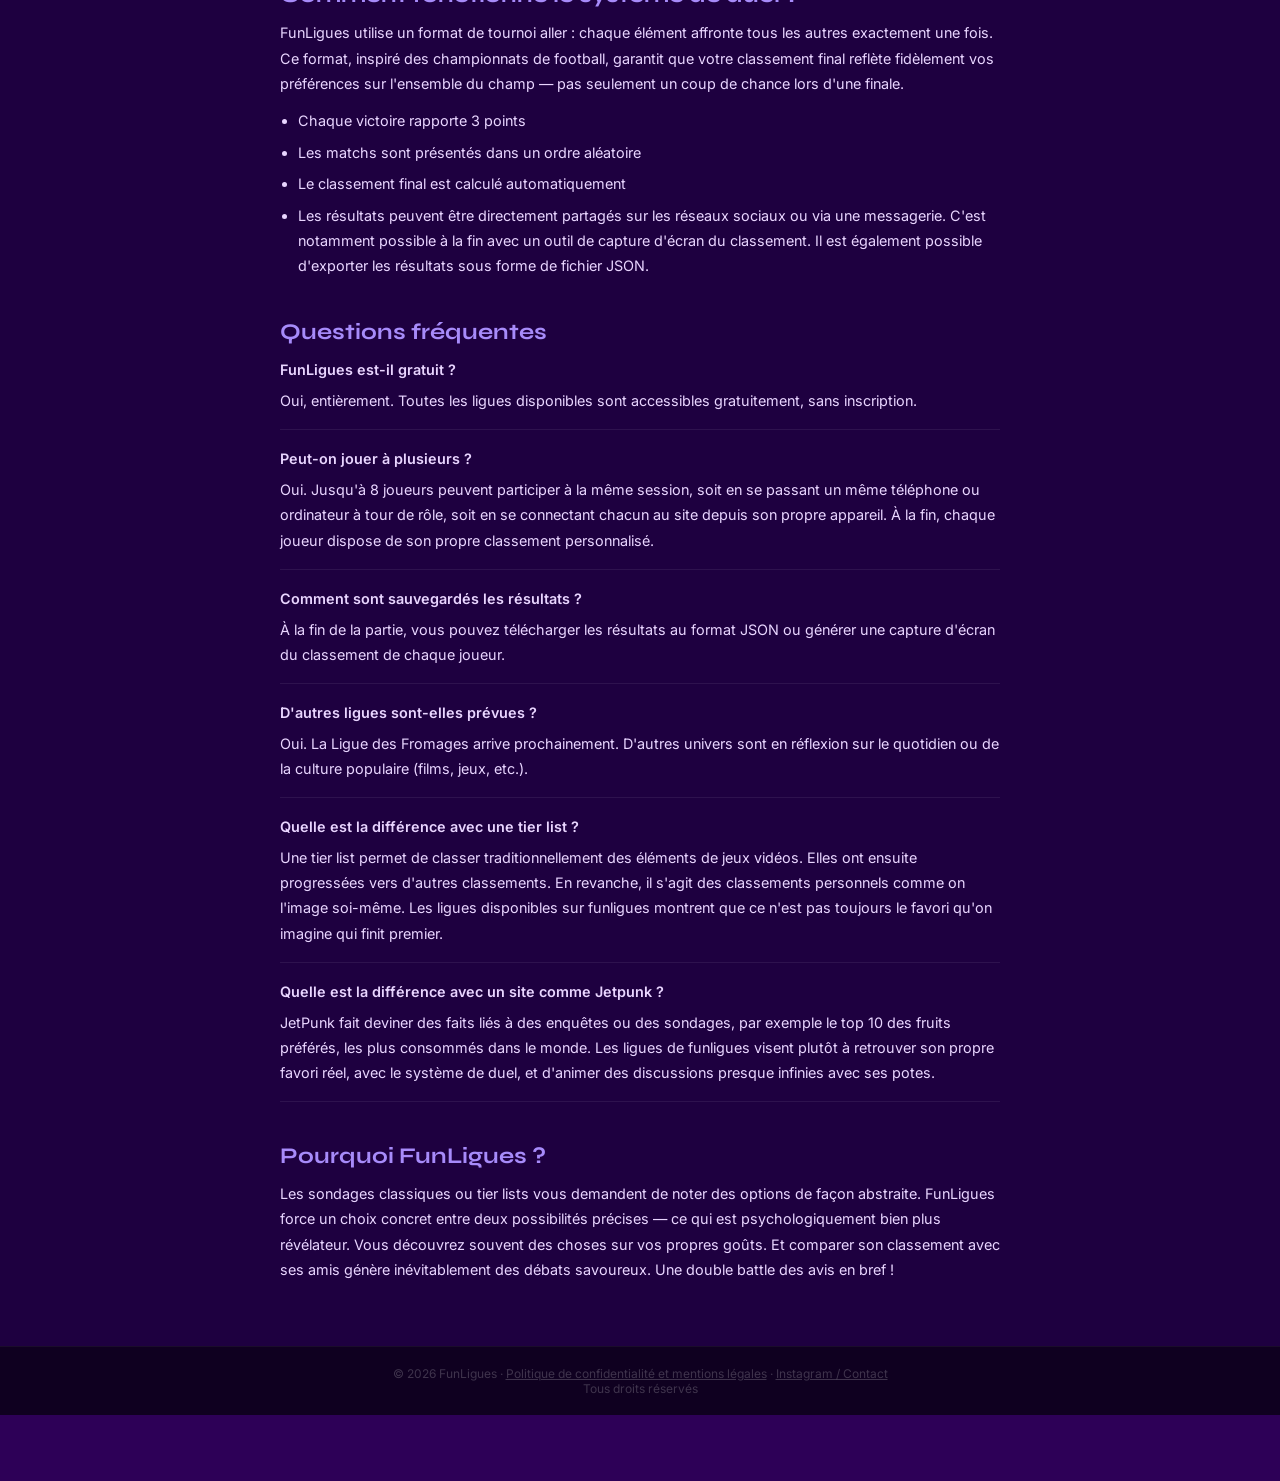
==== commit 70111e70: "Activate fruits express" ====
--- a/index.html
+++ b/index.html
@@ -102,15 +102,15 @@
         <div class="league-arrow" aria-hidden="true">→</div>
       </a>
 
-      <!-- Ligue des Fruits express (bientôt) -->
-      <div class="league-card league-fromages" aria-disabled="true" role="button" tabindex="-1" aria-label="Ligue des fruits express, bientôt disponible">
+      <!-- Ligue des Fruits Express -->
+      <a class="league-card league-fruits" href="fruits-express.html" aria-label="Jouer à la Ligue des Fruits express">
         <div class="league-icon" aria-hidden="true">🍌</div>
         <div class="league-info">
-          <div class="league-name">Ligue des Fruits Express</div>
-          <span class="badge-soon">Bientôt disponible</span>
-        </div>
-        <div class="league-arrow" aria-hidden="true" style="color:#ccc">⏳</div>
-      </div>
+          <div class="league-name">Ligue des Fruits express</div>
+          <div class="league-desc">15 fruits · 105 duels · jusqu'à 8 joueurs</div>
+        </div>
+        <div class="league-arrow" aria-hidden="true">→</div>
+      </a>
 
       <!-- Ligue des Fromages (bientôt) -->
       <div class="league-card league-fromages" aria-disabled="true" role="button" tabindex="-1" aria-label="Ligue des Fromages, bientôt disponible">
@@ -149,12 +149,12 @@
         <p>20 fruits s'affrontent en 190 duels. Abricot, framboise, mangue, fruit de la passion… Lequel mérite la première place dans votre classement ?</p>
       </div>
       <div class="seo-card">
+        <h3>🍌 Ligue des Fruits express</h3>
+        <p>Plus rapide que la version de base, avec seulement 15 fruits à classer !</p>
+      </div>
+      <div class="seo-card">
         <h3>🧀 Ligue des Fromages</h3>
         <p>Très bientôt disponible. Comté, mozzarella, roquefort, camembert… La grande question du fromage français sera enfin tranchée, duel après duel.</p>
-      </div>
-      <div class="seo-card">
-        <h3>🧀 Ligue des Fruits express</h3>
-        <p>Très bientôt disponible. Plus rapide que la version de base, avec seulement 15 fruits à classer !</p>
       </div>
     </div>
 
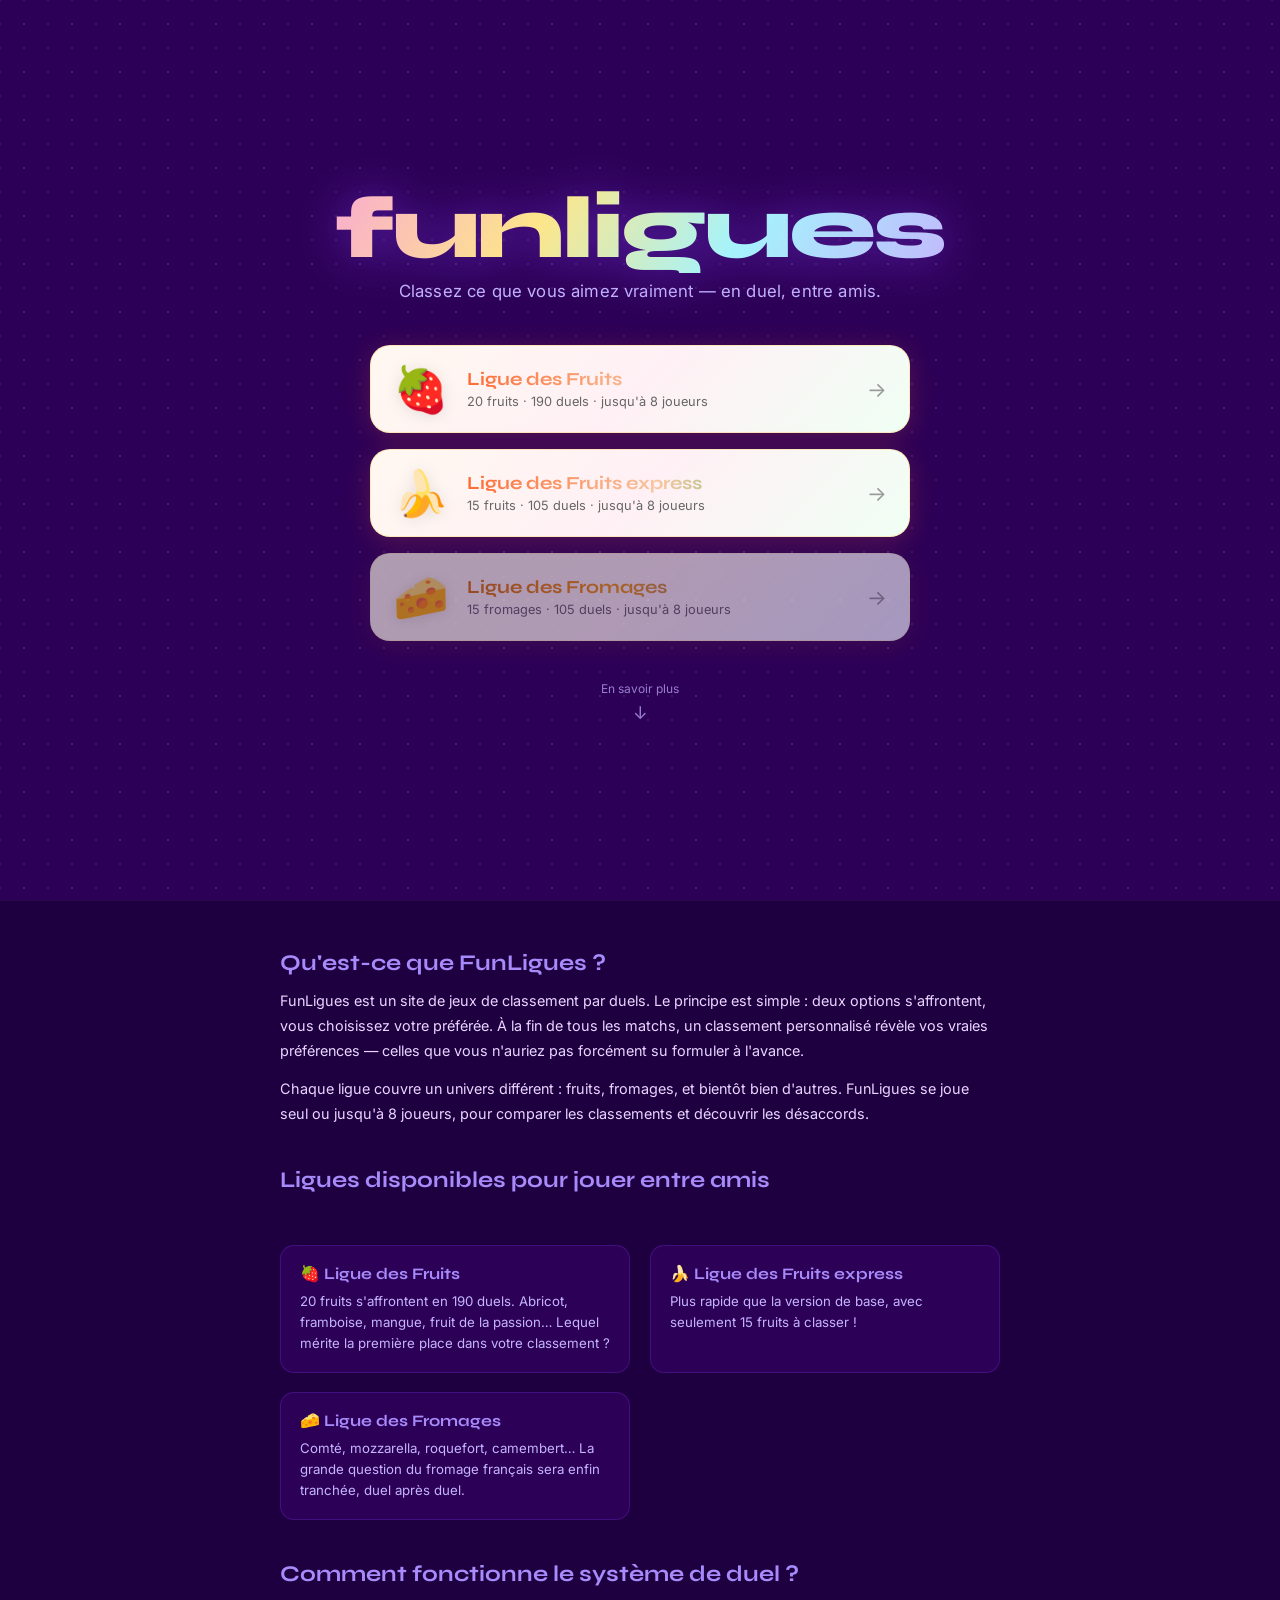
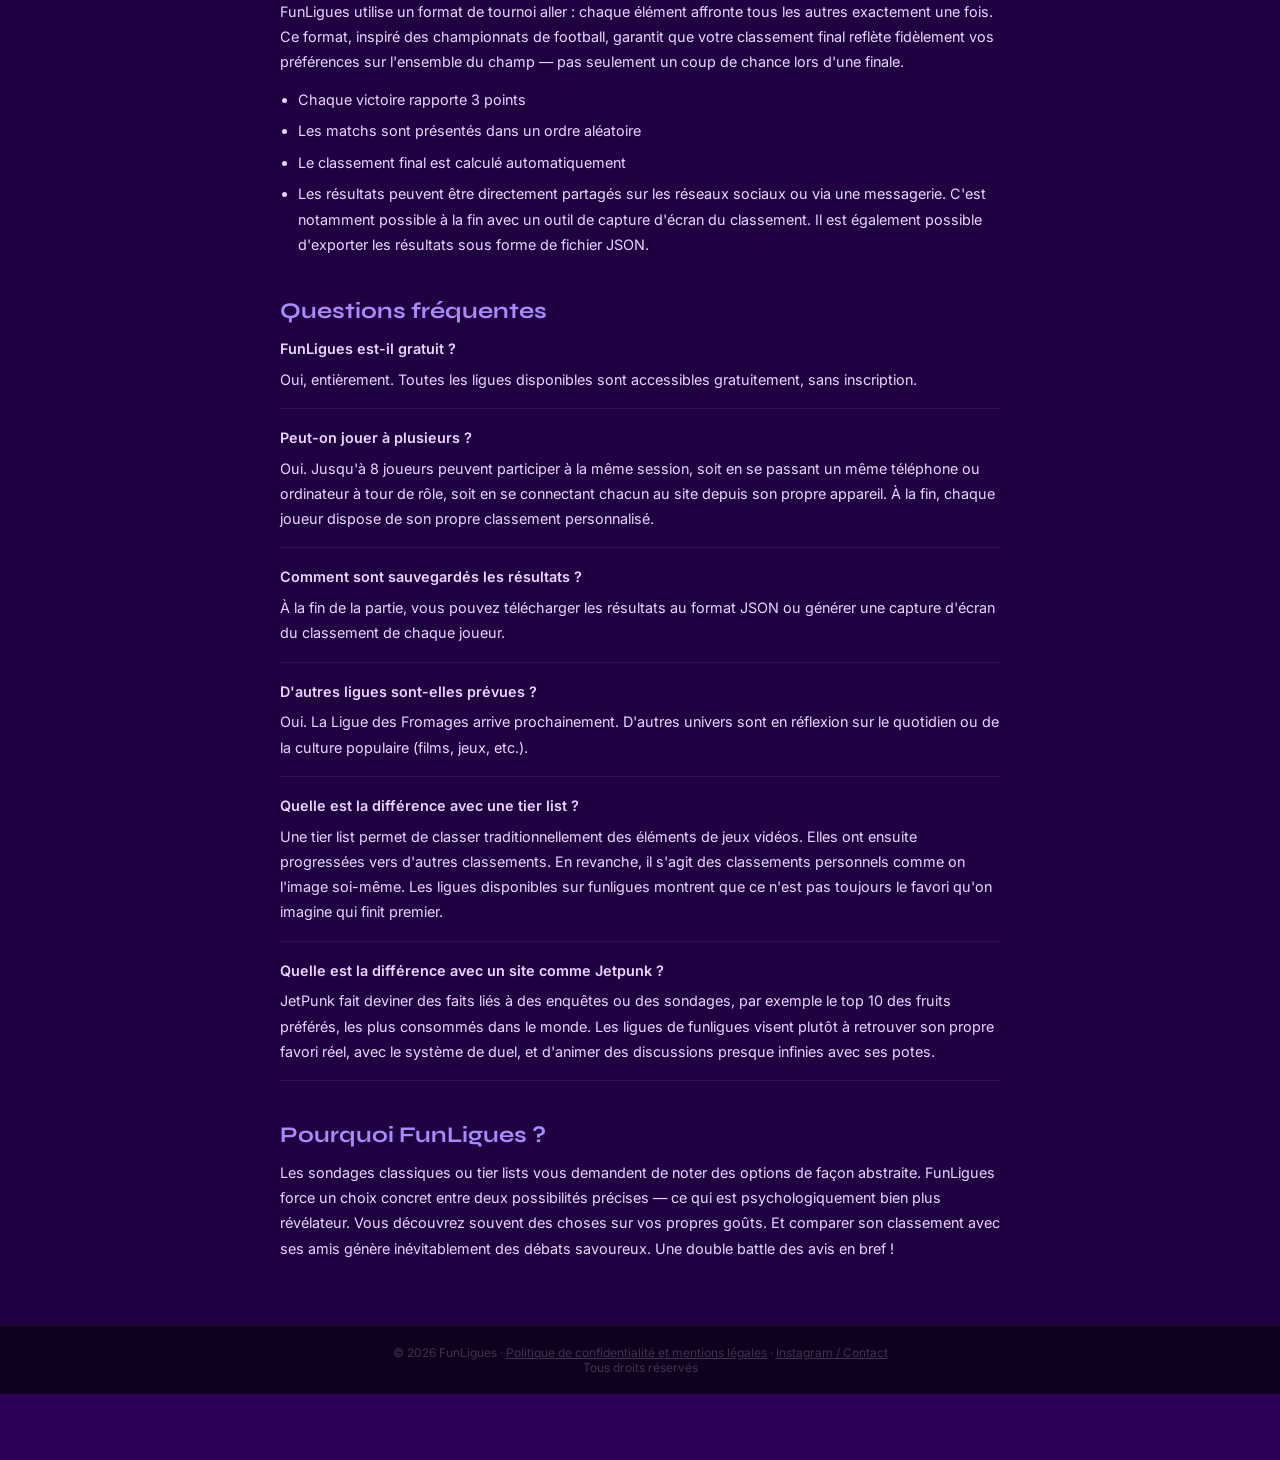
==== commit fe24cc2e: "Update index.html" ====
--- a/index.html
+++ b/index.html
@@ -112,15 +112,15 @@
         <div class="league-arrow" aria-hidden="true">→</div>
       </a>
 
-      <!-- Ligue des Fromages (bientôt) -->
-      <div class="league-card league-fromages" aria-disabled="true" role="button" tabindex="-1" aria-label="Ligue des Fromages, bientôt disponible">
+      <!-- Ligue des Fromages -->
+      <a class="league-card league-fromages" href="fromages.html" aria-label="Jouer à la Ligue des Fromages">
         <div class="league-icon" aria-hidden="true">🧀</div>
         <div class="league-info">
           <div class="league-name">Ligue des Fromages</div>
-          <span class="badge-soon">Bientôt disponible</span>
-        </div>
-        <div class="league-arrow" aria-hidden="true" style="color:#ccc">⏳</div>
-      </div>
+          <div class="league-desc">15 fromages · 105 duels · jusqu'à 8 joueurs</div>
+        </div>
+        <div class="league-arrow" aria-hidden="true">→</div>
+      </a>
 
     </nav>
 
@@ -154,7 +154,7 @@
       </div>
       <div class="seo-card">
         <h3>🧀 Ligue des Fromages</h3>
-        <p>Très bientôt disponible. Comté, mozzarella, roquefort, camembert… La grande question du fromage français sera enfin tranchée, duel après duel.</p>
+        <p>Comté, mozzarella, roquefort, camembert… La grande question du fromage français sera enfin tranchée, duel après duel.</p>
       </div>
     </div>
 
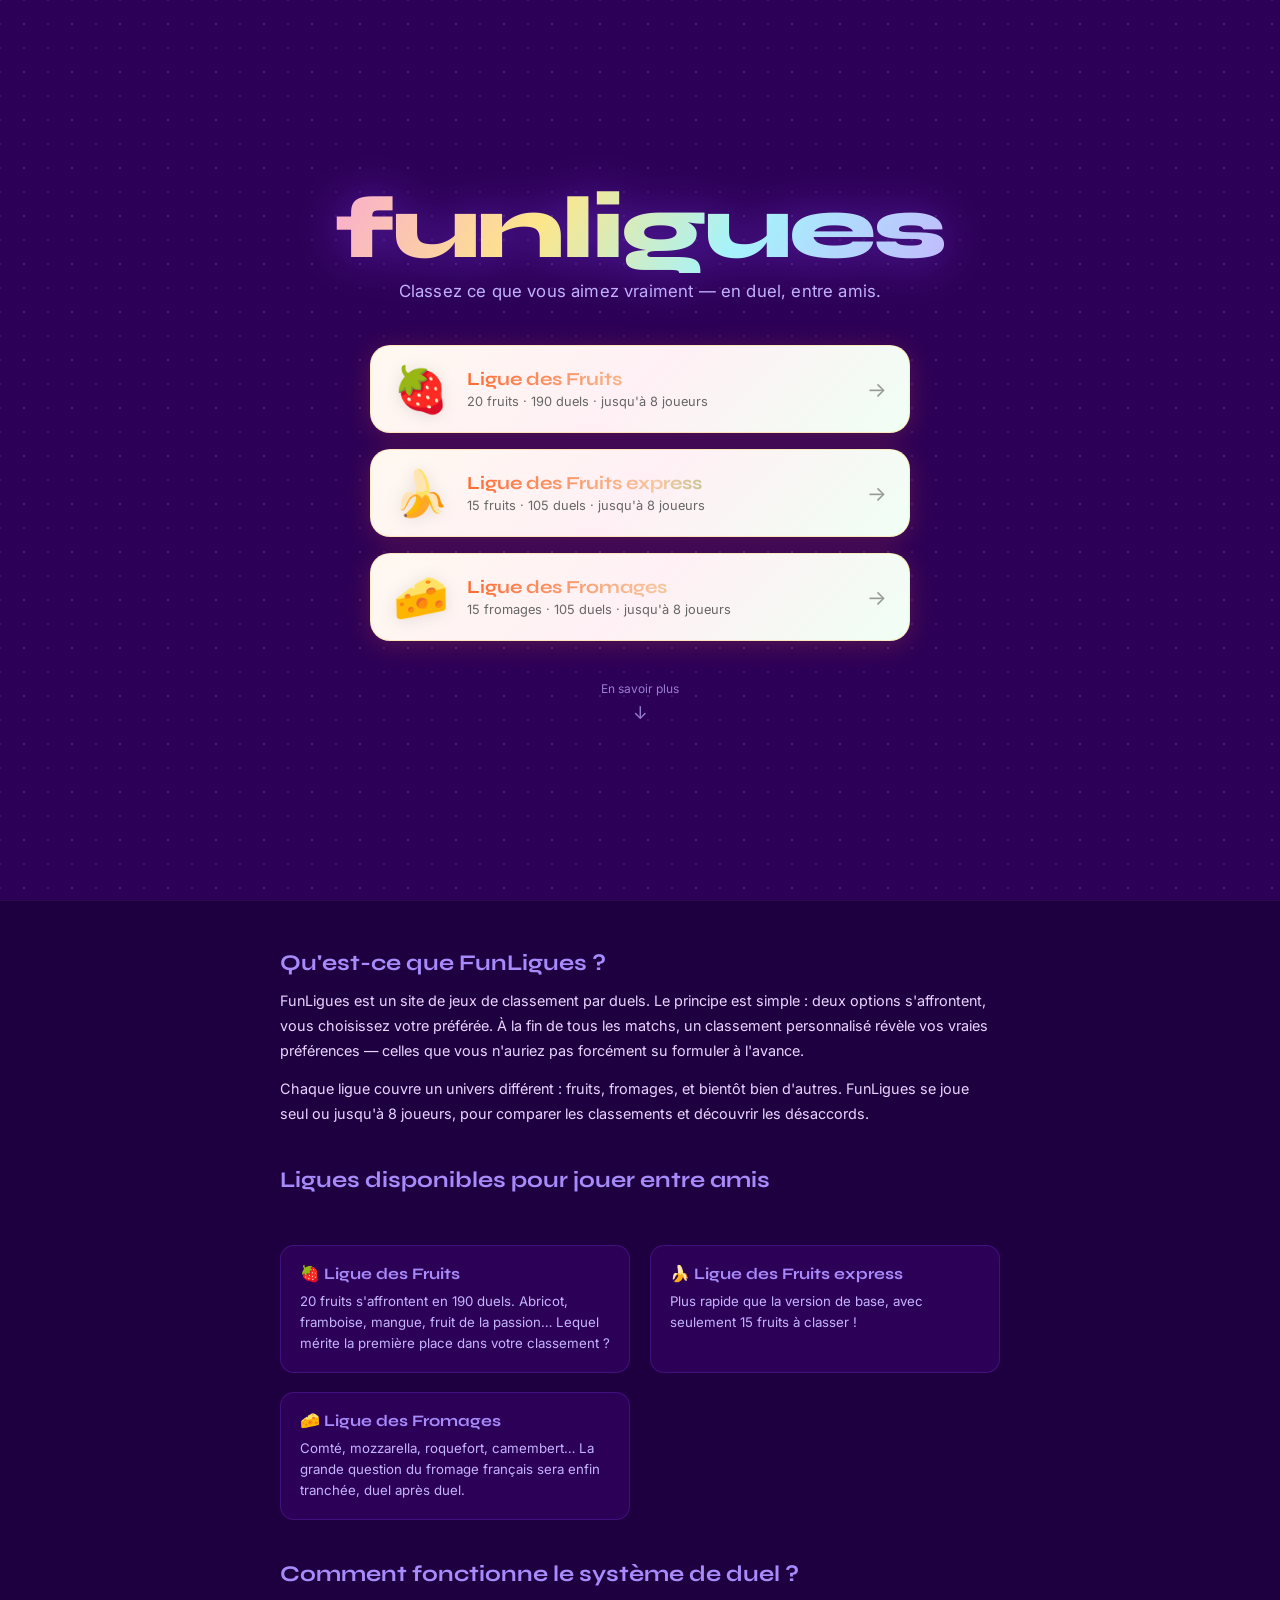
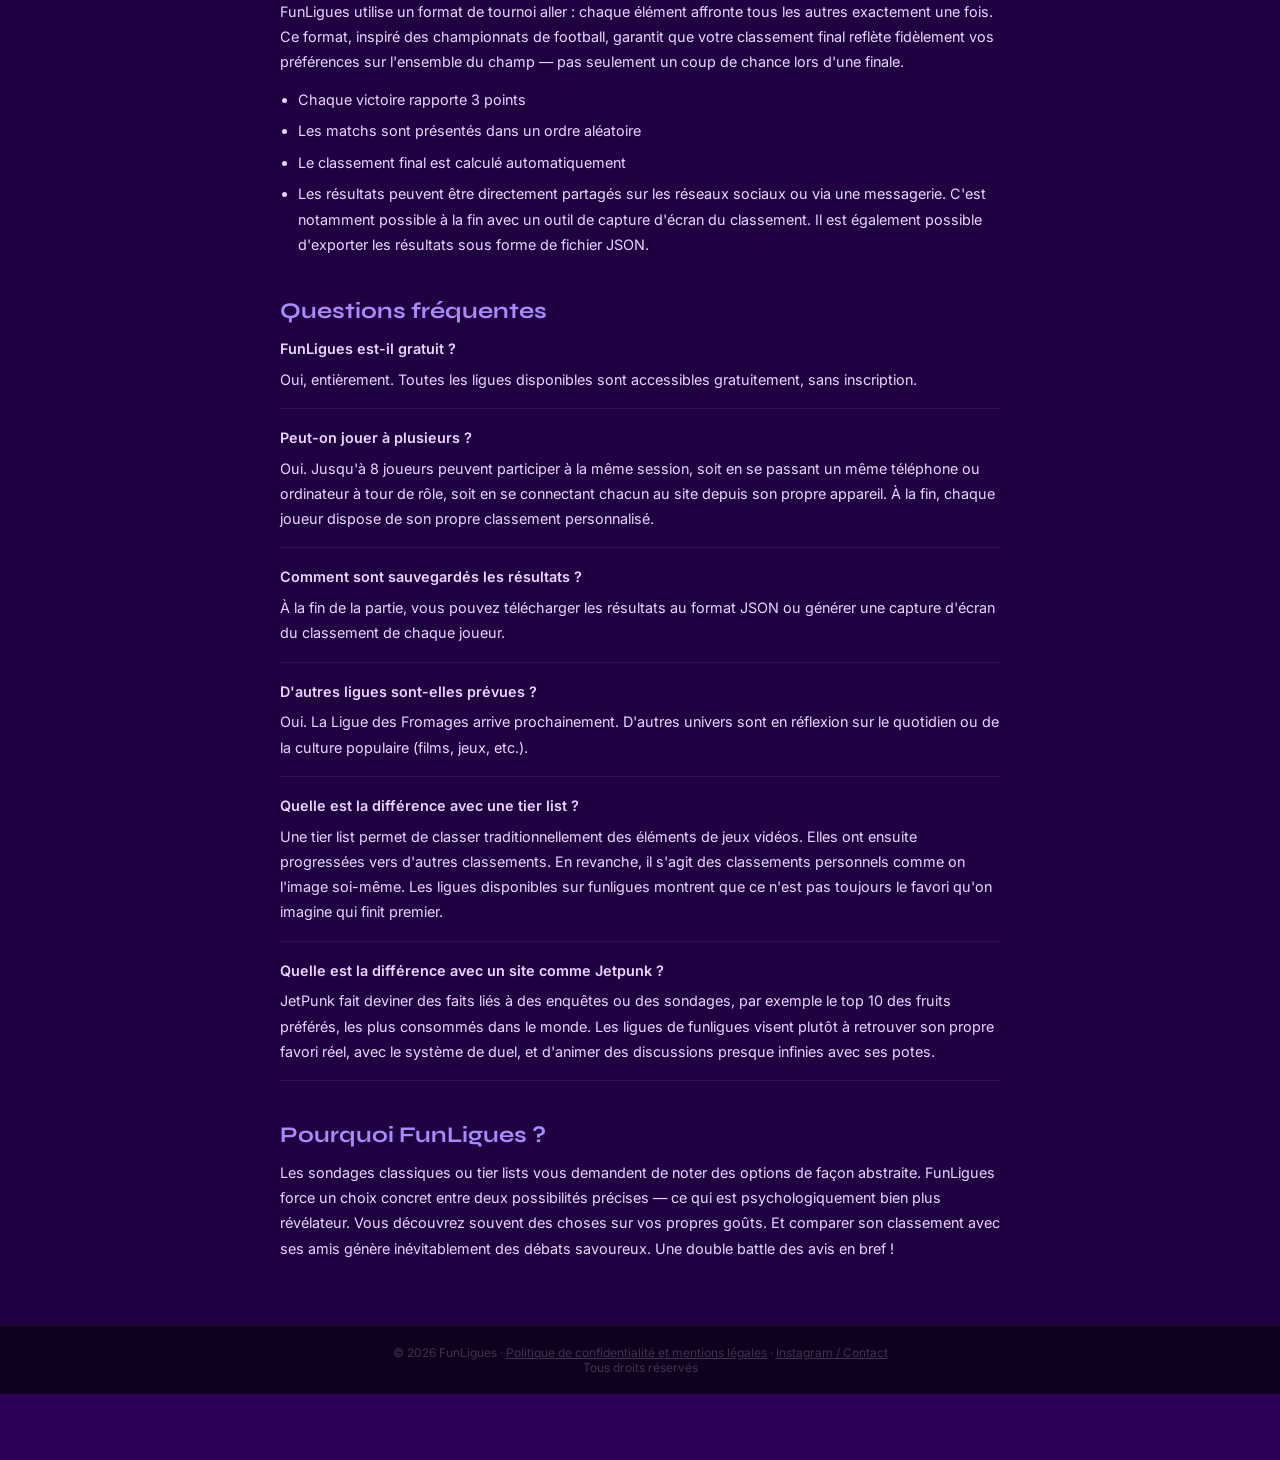
==== commit 229257f4: "Update index.html" ====
--- a/index.html
+++ b/index.html
@@ -113,7 +113,7 @@
       </a>
 
       <!-- Ligue des Fromages -->
-      <a class="league-card league-fromages" href="fromages.html" aria-label="Jouer à la Ligue des Fromages">
+      <a class="league-card league-fruits" href="fromages.html" aria-label="Jouer à la Ligue des Fromages">
         <div class="league-icon" aria-hidden="true">🧀</div>
         <div class="league-info">
           <div class="league-name">Ligue des Fromages</div>
